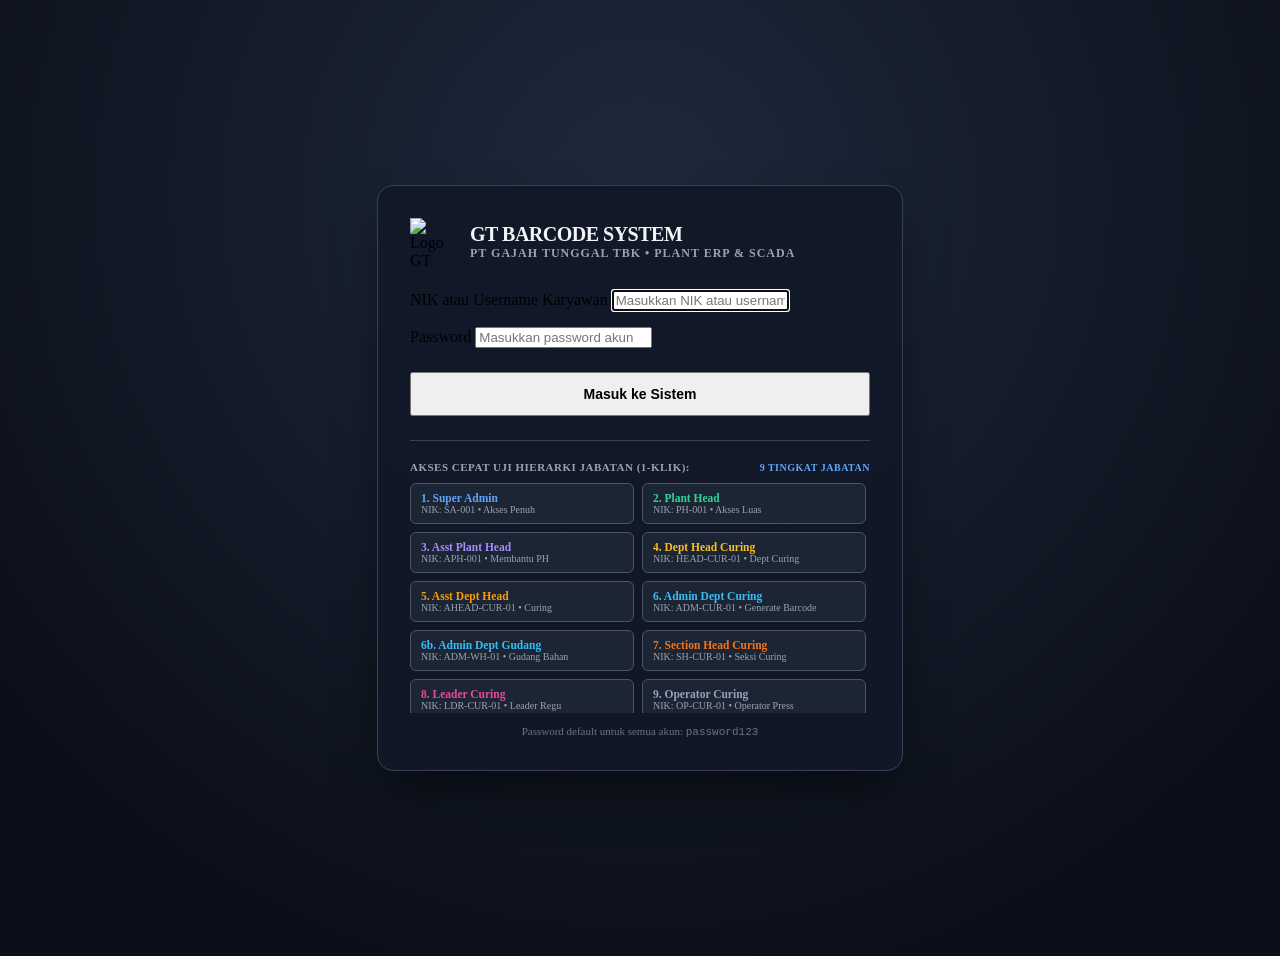
==== mobile/app/src/main/assets/www/login.html @ d712fc35 "Will Try the Mobile App" ====
<!DOCTYPE html>
<html lang="id">
<head>
    <meta charset="UTF-8">
    <meta name="viewport" content="width=device-width, initial-scale=1.0, maximum-scale=1.0, user-scalable=no">
    <title>Login - GT Barcode System (ERP & SCADA)</title>
    <!-- Favicon / Tab Logo -->
    <link rel="icon" type="image/png" href="assets/img/Logo_Aplikasi.png">
    <link rel="shortcut icon" type="image/png" href="assets/img/Logo_Aplikasi.png">
    <link rel="apple-touch-icon" href="assets/img/Logo_Aplikasi.png">

    <link rel="preconnect" href="https://fonts.googleapis.com">
    <link rel="preconnect" href="https://fonts.gstatic.com" crossorigin>
    <link href="https://fonts.googleapis.com/css2?family=Inter:wght@400;500;600;700;800&display=swap" rel="stylesheet">
    <link rel="stylesheet" href="assets/css/style.css">
    <style>
        body {
            display: flex;
            align-items: center;
            justify-content: center;
            min-height: 100vh;
            background: radial-gradient(circle at 50% 20%, #1e293b 0%, #0b0f19 80%);
            padding: 20px;
        }
        .login-box {
            width: 100%;
            max-width: 460px;
            background: rgba(17, 24, 39, 0.95);
            border: 1px solid #374151;
            border-radius: 16px;
            padding: 32px;
            box-shadow: 0 25px 50px -12px rgba(0, 0, 0, 0.6);
        }
        .login-logo {
            display: flex;
            align-items: center;
            gap: 12px;
            margin-bottom: 24px;
        }
        .login-title {
            font-size: 20px;
            font-weight: 800;
            color: #f3f4f6;
            letter-spacing: -0.5px;
        }
        .login-subtitle {
            font-size: 12px;
            color: #9ca3af;
            text-transform: uppercase;
            letter-spacing: 1px;
            font-weight: 600;
        }
        .quick-accounts {
            margin-top: 24px;
            padding-top: 20px;
            border-top: 1px solid #374151;
        }
        .quick-accounts-title {
            font-size: 11px;
            text-transform: uppercase;
            letter-spacing: 0.5px;
            color: #9ca3af;
            font-weight: 700;
            margin-bottom: 10px;
        }
        .quick-btn-grid {
            display: grid;
            grid-template-columns: repeat(2, 1fr);
            gap: 8px;
        }
        .quick-btn {
            background: rgba(31, 41, 55, 0.8);
            border: 1px solid #4b5563;
            color: #e5e7eb;
            padding: 8px 10px;
            border-radius: 6px;
            font-size: 11.5px;
            cursor: pointer;
            text-align: left;
            text-decoration: none;
            display: block;
            transition: all 0.2s;
        }
        .quick-btn:hover {
            border-color: #3b82f6;
            background: rgba(59, 130, 246, 0.15);
            color: #60a5fa;
        }
        .quick-btn-role {
            font-size: 10px;
            color: #9ca3af;
            display: block;
        }
    </style>
</head>
<body>

<div class="login-box">
    <!-- Identitas Perusahaan -->
    <div class="login-logo">
        <img src="assets/img/Gajah_Tunggal.png" width="48" height="48" alt="Logo GT">
        <div>
            <div class="login-title">GT BARCODE SYSTEM</div>
            <div class="login-subtitle">PT Gajah Tunggal Tbk &bull; Plant ERP & SCADA</div>
        </div>
    </div>

    <!-- Tampilan Pesan Kesalahan jika login gagal -->
    
    <!-- Formulir Input Username / NIK dan Password -->
    <form method="POST" action="login.php">
        <div class="form-group" style="margin-bottom: 16px;">
            <label class="form-label required">NIK atau Username Karyawan</label>
            <input type="text" name="username" class="form-input" placeholder="Masukkan NIK atau username" required autofocus>
        </div>

        <div class="form-group" style="margin-bottom: 24px;">
            <label class="form-label required">Password</label>
            <input type="password" name="password" class="form-input" placeholder="Masukkan password akun" required>
        </div>

        <button type="submit" class="btn btn-primary" style="width: 100%; padding: 12px; font-size: 14px; font-weight: 700;">
            Masuk ke Sistem
        </button>
    </form>

    <!-- Pilihan Akun Masuk Cepat untuk Pengujian / Demo -->
    <div class="quick-accounts">
        <div class="quick-accounts-title" style="display: flex; justify-content: space-between; align-items: center;">
            <span>Akses Cepat Uji Hierarki Jabatan (1-Klik):</span>
            <span style="color: #60a5fa; font-size: 10px;">9 Tingkat Jabatan</span>
        </div>
        <div class="quick-btn-grid" style="grid-template-columns: repeat(2, 1fr); max-height: 230px; overflow-y: auto; padding-right: 4px;">
            <a href="#" onclick="handleOfflineQuickLogin('SA-001'); return false;" class="quick-btn">
                <strong style="color: #60a5fa;">1. Super Admin</strong>
                <span class="quick-btn-role">NIK: SA-001 &bull; Akses Penuh</span>
            </a>
            <a href="#" onclick="handleOfflineQuickLogin('PH-001'); return false;" class="quick-btn">
                <strong style="color: #34d399;">2. Plant Head</strong>
                <span class="quick-btn-role">NIK: PH-001 &bull; Akses Luas</span>
            </a>
            <a href="#" onclick="handleOfflineQuickLogin('APH-001'); return false;" class="quick-btn">
                <strong style="color: #a78bfa;">3. Asst Plant Head</strong>
                <span class="quick-btn-role">NIK: APH-001 &bull; Membantu PH</span>
            </a>
            <a href="#" onclick="handleOfflineQuickLogin('HEAD-CUR-01'); return false;" class="quick-btn">
                <strong style="color: #fbbf24;">4. Dept Head Curing</strong>
                <span class="quick-btn-role">NIK: HEAD-CUR-01 &bull; Dept Curing</span>
            </a>
            <a href="#" onclick="handleOfflineQuickLogin('AHEAD-CUR-01'); return false;" class="quick-btn">
                <strong style="color: #f59e0b;">5. Asst Dept Head</strong>
                <span class="quick-btn-role">NIK: AHEAD-CUR-01 &bull; Curing</span>
            </a>
            <a href="#" onclick="handleOfflineQuickLogin('ADM-CUR-01'); return false;" class="quick-btn">
                <strong style="color: #38bdf8;">6. Admin Dept Curing</strong>
                <span class="quick-btn-role">NIK: ADM-CUR-01 &bull; Generate Barcode</span>
            </a>
            <a href="#" onclick="handleOfflineQuickLogin('ADM-WH-01'); return false;" class="quick-btn">
                <strong style="color: #38bdf8;">6b. Admin Dept Gudang</strong>
                <span class="quick-btn-role">NIK: ADM-WH-01 &bull; Gudang Bahan</span>
            </a>
            <a href="#" onclick="handleOfflineQuickLogin('SH-CUR-01'); return false;" class="quick-btn">
                <strong style="color: #f97316;">7. Section Head Curing</strong>
                <span class="quick-btn-role">NIK: SH-CUR-01 &bull; Seksi Curing</span>
            </a>
            <a href="#" onclick="handleOfflineQuickLogin('LDR-CUR-01'); return false;" class="quick-btn">
                <strong style="color: #ec4899;">8. Leader Curing</strong>
                <span class="quick-btn-role">NIK: LDR-CUR-01 &bull; Leader Regu</span>
            </a>
            <a href="#" onclick="handleOfflineQuickLogin('OP-CUR-01'); return false;" class="quick-btn">
                <strong style="color: #94a3b8;">9. Operator Curing</strong>
                <span class="quick-btn-role">NIK: OP-CUR-01 &bull; Operator Press</span>
            </a>
            <a href="#" onclick="handleOfflineQuickLogin('OP-CUR-04'); return false;" class="quick-btn">
                <strong style="color: #94a3b8;">9b. Operator Repair</strong>
                <span class="quick-btn-role">NIK: OP-CUR-04 &bull; Operator Repair</span>
            </a>
        </div>
        <div style="font-size: 11px; color: #6b7280; margin-top: 12px; text-align: center;">
            Password default untuk semua akun: <code>password123</code>
        </div>
    </div>
</div>


    <script>
    function handleOfflineQuickLogin(nik) {
        if (window.AndroidPDT) {
            window.AndroidPDT.showToast('Mode Offline: Membuka antarmuka peran ' + nik);
        }
        // Direct to offline PDT operator screen
        window.location.href = 'index.html';
    }
    </script>
    </body>
</html>
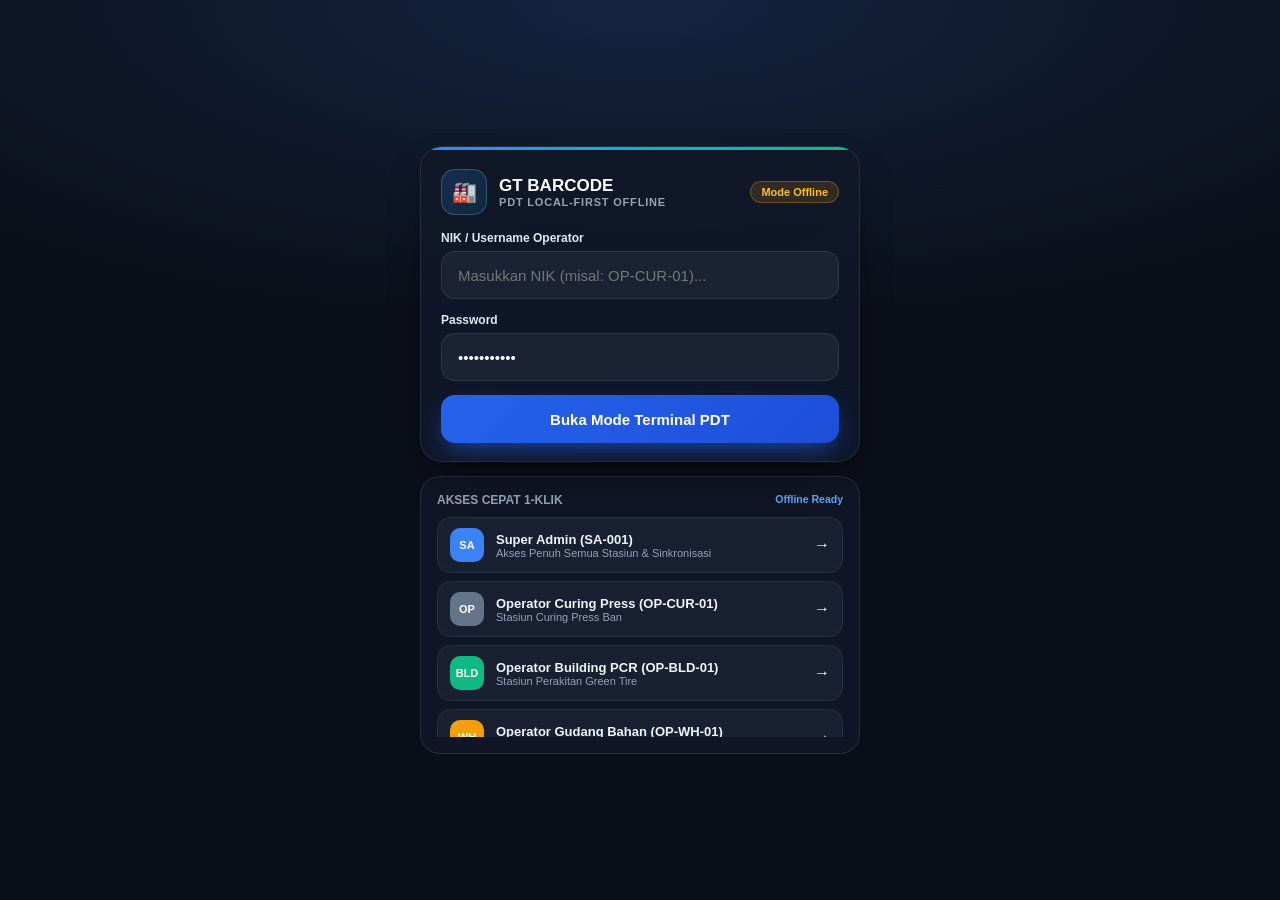
==== commit 5540f864: "feat(mobile): revamp mobile app UI/UX with 5-tab bottom navbar, center scan action, sync desk widget" ====
--- a/mobile/app/src/main/assets/www/login.html
+++ b/mobile/app/src/main/assets/www/login.html
@@ -2,195 +2,183 @@
 <html lang="id">
 <head>
     <meta charset="UTF-8">
-    <meta name="viewport" content="width=device-width, initial-scale=1.0, maximum-scale=1.0, user-scalable=no">
-    <title>Login - GT Barcode System (ERP & SCADA)</title>
-    <!-- Favicon / Tab Logo -->
-    <link rel="icon" type="image/png" href="assets/img/Logo_Aplikasi.png">
-    <link rel="shortcut icon" type="image/png" href="assets/img/Logo_Aplikasi.png">
-    <link rel="apple-touch-icon" href="assets/img/Logo_Aplikasi.png">
-
-    <link rel="preconnect" href="https://fonts.googleapis.com">
-    <link rel="preconnect" href="https://fonts.gstatic.com" crossorigin>
-    <link href="https://fonts.googleapis.com/css2?family=Inter:wght@400;500;600;700;800&display=swap" rel="stylesheet">
-    <link rel="stylesheet" href="assets/css/style.css">
+    <meta name="viewport" content="width=device-width, initial-scale=1.0, maximum-scale=1.0, user-scalable=no, viewport-fit=cover">
+    <title>Login - GT Barcode System (PDT Offline Edition)</title>
+    <link rel="stylesheet" href="style.css">
+    <link rel="stylesheet" href="mobile.css">
     <style>
+        :root {
+            --app-bg: #0b0f19;
+            --app-card: #111827;
+            --app-input: #1a2233;
+            --app-border: rgba(148, 163, 184, 0.16);
+            --app-text: #f9fafb;
+            --app-text-muted: #9ca3af;
+            --app-accent: #3b82f6;
+        }
+        * { box-sizing: border-box; margin: 0; padding: 0; font-family: -apple-system, BlinkMacSystemFont, "Segoe UI", Roboto, sans-serif; -webkit-tap-highlight-color: transparent; }
         body {
+            min-height: 100vh;
+            background: radial-gradient(120% 60% at 50% 0%, rgba(59, 130, 246, 0.18) 0%, transparent 60%), var(--app-bg);
+            color: var(--app-text);
             display: flex;
             align-items: center;
             justify-content: center;
-            min-height: 100vh;
-            background: radial-gradient(circle at 50% 20%, #1e293b 0%, #0b0f19 80%);
-            padding: 20px;
+            padding: 16px;
         }
-        .login-box {
-            width: 100%;
-            max-width: 460px;
-            background: rgba(17, 24, 39, 0.95);
-            border: 1px solid #374151;
-            border-radius: 16px;
-            padding: 32px;
-            box-shadow: 0 25px 50px -12px rgba(0, 0, 0, 0.6);
+        .m-login-wrapper { width: 100%; max-width: 440px; display: flex; flex-direction: column; gap: 14px; }
+        .m-brand-card {
+            background: linear-gradient(145deg, rgba(17, 24, 39, 0.95), rgba(15, 23, 42, 0.95));
+            border: 1px solid var(--app-border);
+            border-radius: 22px;
+            padding: 22px 20px 18px;
+            box-shadow: 0 20px 40px -15px rgba(0, 0, 0, 0.6);
+            position: relative;
+            overflow: hidden;
         }
-        .login-logo {
-            display: flex;
-            align-items: center;
-            gap: 12px;
-            margin-bottom: 24px;
+        .m-brand-card::after { content: ''; position: absolute; top: 0; left: 0; right: 0; height: 3px; background: linear-gradient(90deg, #3b82f6, #06b6d4, #10b981); }
+        .m-brand-header { display: flex; align-items: center; justify-content: space-between; gap: 12px; margin-bottom: 16px; }
+        .m-brand-logo-wrap { display: flex; align-items: center; gap: 12px; }
+        .m-logo-box {
+            width: 46px; height: 46px; border-radius: 14px;
+            background: linear-gradient(135deg, rgba(59, 130, 246, 0.2), rgba(6, 182, 212, 0.12));
+            border: 1px solid rgba(96, 165, 250, 0.35);
+            display: grid; place-items: center; font-size: 20px;
         }
-        .login-title {
-            font-size: 20px;
-            font-weight: 800;
-            color: #f3f4f6;
-            letter-spacing: -0.5px;
+        .m-brand-info h1 { font-size: 17px; font-weight: 800; color: #ffffff; }
+        .m-brand-info p { font-size: 11px; font-weight: 600; color: var(--app-text-muted); text-transform: uppercase; letter-spacing: 0.8px; }
+        .m-shift-pill {
+            display: inline-flex; align-items: center; gap: 6px; padding: 4px 10px; border-radius: 999px;
+            font-size: 11px; font-weight: 700; background: rgba(245, 158, 11, 0.15); color: #fbbf24; border: 1px solid rgba(245, 158, 11, 0.3);
         }
-        .login-subtitle {
-            font-size: 12px;
-            color: #9ca3af;
-            text-transform: uppercase;
-            letter-spacing: 1px;
-            font-weight: 600;
+        .m-input-group { margin-bottom: 14px; }
+        .m-input-label { display: block; font-size: 12px; font-weight: 700; color: #e2e8f0; margin-bottom: 6px; }
+        .m-input-box { position: relative; display: flex; align-items: center; }
+        .m-input-field {
+            width: 100%; height: 48px; background: var(--app-input); border: 1px solid var(--app-border);
+            border-radius: 14px; padding: 0 16px; font-size: 15px; color: #ffffff; font-weight: 500; outline: none;
         }
-        .quick-accounts {
-            margin-top: 24px;
-            padding-top: 20px;
-            border-top: 1px solid #374151;
+        .m-btn-login {
+            width: 100%; height: 48px; border-radius: 14px; border: none;
+            background: linear-gradient(135deg, #2563eb, #1d4ed8);
+            color: #ffffff; font-size: 15px; font-weight: 700; display: flex; align-items: center; justify-content: center; gap: 8px; cursor: pointer;
+            box-shadow: 0 10px 24px -6px rgba(37, 99, 235, 0.65);
         }
-        .quick-accounts-title {
-            font-size: 11px;
-            text-transform: uppercase;
-            letter-spacing: 0.5px;
-            color: #9ca3af;
-            font-weight: 700;
-            margin-bottom: 10px;
+        .m-quick-card {
+            background: rgba(17, 24, 39, 0.9); border: 1px solid var(--app-border); border-radius: 20px; padding: 16px;
         }
-        .quick-btn-grid {
-            display: grid;
-            grid-template-columns: repeat(2, 1fr);
-            gap: 8px;
+        .m-quick-filter { display: flex; gap: 6px; overflow-x: auto; padding-bottom: 8px; }
+        .m-filter-btn {
+            background: rgba(30, 41, 59, 0.8); border: 1px solid var(--app-border); color: #94a3b8;
+            padding: 5px 12px; border-radius: 999px; font-size: 11px; font-weight: 700; cursor: pointer; white-space: nowrap;
         }
-        .quick-btn {
-            background: rgba(31, 41, 55, 0.8);
-            border: 1px solid #4b5563;
-            color: #e5e7eb;
-            padding: 8px 10px;
-            border-radius: 6px;
-            font-size: 11.5px;
-            cursor: pointer;
-            text-align: left;
-            text-decoration: none;
-            display: block;
-            transition: all 0.2s;
+        .m-filter-btn.active { background: #2563eb; color: #ffffff; }
+        .m-quick-list { display: flex; flex-direction: column; gap: 8px; max-height: 220px; overflow-y: auto; }
+        .m-account-item {
+            display: flex; align-items: center; gap: 12px; padding: 10px 12px;
+            background: rgba(30, 41, 59, 0.6); border: 1px solid rgba(148, 163, 184, 0.1); border-radius: 14px;
+            text-decoration: none; color: var(--app-text); cursor: pointer;
         }
-        .quick-btn:hover {
-            border-color: #3b82f6;
-            background: rgba(59, 130, 246, 0.15);
-            color: #60a5fa;
+        .m-acc-badge {
+            width: 34px; height: 34px; border-radius: 10px; display: grid; place-items: center;
+            font-size: 11px; font-weight: 800; color: #ffffff; flex-shrink: 0;
         }
-        .quick-btn-role {
-            font-size: 10px;
-            color: #9ca3af;
-            display: block;
-        }
+        .m-acc-name { font-size: 13px; font-weight: 700; color: #f1f5f9; }
+        .m-acc-desc { font-size: 11px; color: #94a3b8; }
     </style>
 </head>
 <body>
+<div class="m-login-wrapper">
+    <div class="m-brand-card">
+        <div class="m-brand-header">
+            <div class="m-brand-logo-wrap">
+                <div class="m-logo-box">🏭</div>
+                <div class="m-brand-info">
+                    <h1>GT BARCODE</h1>
+                    <p>PDT Local-First Offline</p>
+                </div>
+            </div>
+            <div class="m-shift-pill">
+                <span>Mode Offline</span>
+            </div>
+        </div>
 
-<div class="login-box">
-    <!-- Identitas Perusahaan -->
-    <div class="login-logo">
-        <img src="assets/img/Gajah_Tunggal.png" width="48" height="48" alt="Logo GT">
-        <div>
-            <div class="login-title">GT BARCODE SYSTEM</div>
-            <div class="login-subtitle">PT Gajah Tunggal Tbk &bull; Plant ERP & SCADA</div>
-        </div>
+        <form onsubmit="handleOfflineLogin(event)">
+            <div class="m-input-group">
+                <label class="m-input-label">NIK / Username Operator</label>
+                <div class="m-input-box">
+                    <input type="text" id="inpUsername" class="m-input-field" placeholder="Masukkan NIK (misal: OP-CUR-01)..." required autofocus>
+                </div>
+            </div>
+            <div class="m-input-group">
+                <label class="m-input-label">Password</label>
+                <div class="m-input-box">
+                    <input type="password" id="inpPassword" class="m-input-field" value="password123" required>
+                </div>
+            </div>
+            <button type="submit" class="m-btn-login">
+                <span>Buka Mode Terminal PDT</span>
+            </button>
+        </form>
     </div>
 
-    <!-- Tampilan Pesan Kesalahan jika login gagal -->
-    
-    <!-- Formulir Input Username / NIK dan Password -->
-    <form method="POST" action="login.php">
-        <div class="form-group" style="margin-bottom: 16px;">
-            <label class="form-label required">NIK atau Username Karyawan</label>
-            <input type="text" name="username" class="form-input" placeholder="Masukkan NIK atau username" required autofocus>
+    <div class="m-quick-card">
+        <div style="display: flex; justify-content: space-between; margin-bottom: 10px;">
+            <span style="font-size: 12px; font-weight: 800; text-transform: uppercase; color: #94a3b8;">Akses Cepat 1-Klik</span>
+            <span style="font-size: 10.5px; color: #60a5fa; font-weight: 700;">Offline Ready</span>
         </div>
-
-        <div class="form-group" style="margin-bottom: 24px;">
-            <label class="form-label required">Password</label>
-            <input type="password" name="password" class="form-input" placeholder="Masukkan password akun" required>
-        </div>
-
-        <button type="submit" class="btn btn-primary" style="width: 100%; padding: 12px; font-size: 14px; font-weight: 700;">
-            Masuk ke Sistem
-        </button>
-    </form>
-
-    <!-- Pilihan Akun Masuk Cepat untuk Pengujian / Demo -->
-    <div class="quick-accounts">
-        <div class="quick-accounts-title" style="display: flex; justify-content: space-between; align-items: center;">
-            <span>Akses Cepat Uji Hierarki Jabatan (1-Klik):</span>
-            <span style="color: #60a5fa; font-size: 10px;">9 Tingkat Jabatan</span>
-        </div>
-        <div class="quick-btn-grid" style="grid-template-columns: repeat(2, 1fr); max-height: 230px; overflow-y: auto; padding-right: 4px;">
-            <a href="#" onclick="handleOfflineQuickLogin('SA-001'); return false;" class="quick-btn">
-                <strong style="color: #60a5fa;">1. Super Admin</strong>
-                <span class="quick-btn-role">NIK: SA-001 &bull; Akses Penuh</span>
-            </a>
-            <a href="#" onclick="handleOfflineQuickLogin('PH-001'); return false;" class="quick-btn">
-                <strong style="color: #34d399;">2. Plant Head</strong>
-                <span class="quick-btn-role">NIK: PH-001 &bull; Akses Luas</span>
-            </a>
-            <a href="#" onclick="handleOfflineQuickLogin('APH-001'); return false;" class="quick-btn">
-                <strong style="color: #a78bfa;">3. Asst Plant Head</strong>
-                <span class="quick-btn-role">NIK: APH-001 &bull; Membantu PH</span>
-            </a>
-            <a href="#" onclick="handleOfflineQuickLogin('HEAD-CUR-01'); return false;" class="quick-btn">
-                <strong style="color: #fbbf24;">4. Dept Head Curing</strong>
-                <span class="quick-btn-role">NIK: HEAD-CUR-01 &bull; Dept Curing</span>
-            </a>
-            <a href="#" onclick="handleOfflineQuickLogin('AHEAD-CUR-01'); return false;" class="quick-btn">
-                <strong style="color: #f59e0b;">5. Asst Dept Head</strong>
-                <span class="quick-btn-role">NIK: AHEAD-CUR-01 &bull; Curing</span>
-            </a>
-            <a href="#" onclick="handleOfflineQuickLogin('ADM-CUR-01'); return false;" class="quick-btn">
-                <strong style="color: #38bdf8;">6. Admin Dept Curing</strong>
-                <span class="quick-btn-role">NIK: ADM-CUR-01 &bull; Generate Barcode</span>
-            </a>
-            <a href="#" onclick="handleOfflineQuickLogin('ADM-WH-01'); return false;" class="quick-btn">
-                <strong style="color: #38bdf8;">6b. Admin Dept Gudang</strong>
-                <span class="quick-btn-role">NIK: ADM-WH-01 &bull; Gudang Bahan</span>
-            </a>
-            <a href="#" onclick="handleOfflineQuickLogin('SH-CUR-01'); return false;" class="quick-btn">
-                <strong style="color: #f97316;">7. Section Head Curing</strong>
-                <span class="quick-btn-role">NIK: SH-CUR-01 &bull; Seksi Curing</span>
-            </a>
-            <a href="#" onclick="handleOfflineQuickLogin('LDR-CUR-01'); return false;" class="quick-btn">
-                <strong style="color: #ec4899;">8. Leader Curing</strong>
-                <span class="quick-btn-role">NIK: LDR-CUR-01 &bull; Leader Regu</span>
-            </a>
-            <a href="#" onclick="handleOfflineQuickLogin('OP-CUR-01'); return false;" class="quick-btn">
-                <strong style="color: #94a3b8;">9. Operator Curing</strong>
-                <span class="quick-btn-role">NIK: OP-CUR-01 &bull; Operator Press</span>
-            </a>
-            <a href="#" onclick="handleOfflineQuickLogin('OP-CUR-04'); return false;" class="quick-btn">
-                <strong style="color: #94a3b8;">9b. Operator Repair</strong>
-                <span class="quick-btn-role">NIK: OP-CUR-04 &bull; Operator Repair</span>
-            </a>
-        </div>
-        <div style="font-size: 11px; color: #6b7280; margin-top: 12px; text-align: center;">
-            Password default untuk semua akun: <code>password123</code>
+        <div class="m-quick-list">
+            <div class="m-account-item" onclick="quickSelect('SA-001', 'Super Admin')">
+                <div class="m-acc-badge" style="background: #3b82f6;">SA</div>
+                <div style="flex:1;">
+                    <div class="m-acc-name">Super Admin (SA-001)</div>
+                    <div class="m-acc-desc">Akses Penuh Semua Stasiun & Sinkronisasi</div>
+                </div>
+                <span>&rarr;</span>
+            </div>
+            <div class="m-account-item" onclick="quickSelect('OP-CUR-01', 'Operator Curing')">
+                <div class="m-acc-badge" style="background: #64748b;">OP</div>
+                <div style="flex:1;">
+                    <div class="m-acc-name">Operator Curing Press (OP-CUR-01)</div>
+                    <div class="m-acc-desc">Stasiun Curing Press Ban</div>
+                </div>
+                <span>&rarr;</span>
+            </div>
+            <div class="m-account-item" onclick="quickSelect('OP-BLD-01', 'Operator Building')">
+                <div class="m-acc-badge" style="background: #10b981;">BLD</div>
+                <div style="flex:1;">
+                    <div class="m-acc-name">Operator Building PCR (OP-BLD-01)</div>
+                    <div class="m-acc-desc">Stasiun Perakitan Green Tire</div>
+                </div>
+                <span>&rarr;</span>
+            </div>
+            <div class="m-account-item" onclick="quickSelect('OP-WH-01', 'Operator Gudang')">
+                <div class="m-acc-badge" style="background: #f59e0b;">WH</div>
+                <div style="flex:1;">
+                    <div class="m-acc-name">Operator Gudang Bahan (OP-WH-01)</div>
+                    <div class="m-acc-desc">Stasiun Penerima & Pengirim Rak</div>
+                </div>
+                <span>&rarr;</span>
+            </div>
         </div>
     </div>
 </div>
 
+<script>
+function handleOfflineLogin(e) {
+    if (e) e.preventDefault();
+    const u = document.getElementById('inpUsername').value.trim() || 'OP-CUR-01';
+    localStorage.setItem('gtbs_offline_user', u);
+    if (window.AndroidPDT && typeof window.AndroidPDT.showToast === 'function') {
+        window.AndroidPDT.showToast('Masuk sebagai ' + u);
+    }
+    window.location.href = 'index.html';
+}
 
-    <script>
-    function handleOfflineQuickLogin(nik) {
-        if (window.AndroidPDT) {
-            window.AndroidPDT.showToast('Mode Offline: Membuka antarmuka peran ' + nik);
-        }
-        // Direct to offline PDT operator screen
-        window.location.href = 'index.html';
-    }
-    </script>
-    </body>
-</html>+function quickSelect(nik, role) {
+    document.getElementById('inpUsername').value = nik;
+    handleOfflineLogin();
+}
+</script>
+</body>
+</html>
--- a/mobile/app/src/main/assets/www/style.css
+++ b/mobile/app/src/main/assets/www/style.css
@@ -0,0 +1,956 @@
+/* ==========================================================================
+   GTBS - Gajah Tunggal Barcode System (ERP + SCADA)
+   Modern Premium Dark/Light Responsive UI
+   ========================================================================== */
+
+:root {
+    --bg-primary: #0b0f19;
+    --bg-secondary: #111827;
+    --bg-card: rgba(17, 24, 39, 0.85);
+    --bg-input: #1f2937;
+    --border-color: #374151;
+    --text-primary: #f9fafb;
+    --text-secondary: #9ca3af;
+    --text-muted: #6b7280;
+    
+    --color-accent: #3b82f6;
+    --color-accent-hover: #2563eb;
+    --color-success: #10b981;
+    --color-warning: #f59e0b;
+    --color-danger: #ef4444;
+    --color-info: #06b6d4;
+
+    --sidebar-width: 260px;
+    --header-height: 64px;
+    --radius-sm: 6px;
+    --radius-md: 10px;
+    --radius-lg: 14px;
+    --shadow-main: 0 10px 25px -5px rgba(0, 0, 0, 0.4), 0 8px 10px -6px rgba(0, 0, 0, 0.3);
+}
+
+[data-theme="light"] {
+    --bg-primary: #f3f4f6;
+    --bg-secondary: #ffffff;
+    --bg-card: rgba(255, 255, 255, 0.95);
+    --bg-input: #f9fafb;
+    --border-color: #e5e7eb;
+    --text-primary: #111827;
+    --text-secondary: #4b5563;
+    --text-muted: #9ca3af;
+    --shadow-main: 0 10px 25px -5px rgba(0, 0, 0, 0.08), 0 8px 10px -6px rgba(0, 0, 0, 0.04);
+}
+
+* {
+    margin: 0;
+    padding: 0;
+    box-sizing: border-box;
+    font-family: 'Inter', -apple-system, BlinkMacSystemFont, "Segoe UI", Roboto, sans-serif;
+}
+
+body {
+    background-color: var(--bg-primary);
+    color: var(--text-primary);
+    min-height: 100vh;
+    display: flex;
+    overflow-x: hidden;
+}
+
+/* Sidebar */
+.sidebar {
+    width: var(--sidebar-width);
+    background: var(--bg-secondary);
+    border-right: 1px solid var(--border-color);
+    display: flex;
+    flex-direction: column;
+    position: fixed;
+    top: 0;
+    bottom: 0;
+    left: 0;
+    z-index: 100;
+    transition: transform 0.3s ease;
+}
+
+.sidebar-header {
+    height: var(--header-height);
+    display: flex;
+    align-items: center;
+    padding: 0 20px;
+    gap: 12px;
+    border-bottom: 1px solid var(--border-color);
+}
+
+.sidebar-logo {
+    width: 38px;
+    height: 38px;
+    background: linear-gradient(135deg, #2563eb, #1d4ed8);
+    border-radius: var(--radius-md);
+    display: flex;
+    align-items: center;
+    justify-content: center;
+    color: #fff;
+    font-weight: 800;
+    font-size: 18px;
+    box-shadow: 0 4px 12px rgba(37, 99, 235, 0.4);
+}
+
+.sidebar-title {
+    font-size: 17px;
+    font-weight: 700;
+    color: var(--text-primary);
+    letter-spacing: -0.3px;
+}
+
+.sidebar-subtitle {
+    font-size: 11px;
+    color: var(--text-secondary);
+    font-weight: 500;
+}
+
+.sidebar-nav {
+    flex: 1;
+    overflow-y: auto;
+    padding: 16px 12px;
+    display: flex;
+    flex-direction: column;
+    gap: 4px;
+}
+
+.nav-section-title {
+    font-size: 11px;
+    text-transform: uppercase;
+    font-weight: 700;
+    letter-spacing: 0.8px;
+    color: var(--text-muted);
+    padding: 12px 12px 6px 12px;
+}
+
+.nav-item {
+    display: flex;
+    align-items: center;
+    gap: 12px;
+    padding: 10px 14px;
+    color: var(--text-secondary);
+    text-decoration: none;
+    font-size: 13.5px;
+    font-weight: 500;
+    border-radius: var(--radius-sm);
+    transition: all 0.2s ease;
+}
+
+.nav-item:hover {
+    background: rgba(59, 130, 246, 0.1);
+    color: var(--color-accent);
+}
+
+.nav-item.active {
+    background: var(--color-accent);
+    color: #ffffff;
+    font-weight: 600;
+    box-shadow: 0 4px 12px rgba(59, 130, 246, 0.35);
+}
+
+.nav-item svg {
+    width: 18px;
+    height: 18px;
+    flex-shrink: 0;
+}
+
+.sidebar-footer {
+    padding: 16px;
+    border-top: 1px solid var(--border-color);
+    background: rgba(0,0,0,0.05);
+}
+
+.user-badge {
+    display: flex;
+    align-items: center;
+    gap: 10px;
+}
+
+.user-avatar {
+    width: 36px;
+    height: 36px;
+    border-radius: 50%;
+    background: linear-gradient(135deg, #10b981, #059669);
+    display: flex;
+    align-items: center;
+    justify-content: center;
+    color: white;
+    font-weight: 700;
+    font-size: 14px;
+}
+
+.user-meta {
+    flex: 1;
+    overflow: hidden;
+}
+
+.user-name {
+    font-size: 13px;
+    font-weight: 600;
+    white-space: nowrap;
+    overflow: hidden;
+    text-overflow: ellipsis;
+}
+
+.user-role {
+    font-size: 11px;
+    color: var(--color-accent);
+    text-transform: capitalize;
+}
+
+/* Main Content Area */
+.main-wrapper {
+    flex: 1;
+    margin-left: var(--sidebar-width);
+    display: flex;
+    flex-direction: column;
+    min-height: 100vh;
+    width: calc(100% - var(--sidebar-width));
+}
+
+.header {
+    min-height: var(--header-height);
+    background: var(--bg-secondary);
+    border-bottom: 1px solid var(--border-color);
+    display: flex;
+    align-items: center;
+    justify-content: space-between;
+    padding: 0 20px;
+    position: sticky;
+    top: 0;
+    z-index: 90;
+    gap: 12px;
+}
+
+.header-left {
+    display: flex;
+    align-items: center;
+    gap: 12px;
+    min-width: 0;
+    flex: 1;
+}
+
+.header-heading-group {
+    display: flex;
+    align-items: center;
+    gap: 10px;
+    min-width: 0;
+    flex-wrap: wrap;
+}
+
+.mobile-toggle {
+    display: none;
+    background: transparent;
+    border: none;
+    color: var(--text-primary);
+    cursor: pointer;
+    padding: 6px;
+    flex-shrink: 0;
+}
+
+.page-title {
+    font-size: clamp(14px, 1.8vw, 18px);
+    font-weight: 700;
+    color: var(--text-primary);
+    white-space: nowrap;
+    overflow: hidden;
+    text-overflow: ellipsis;
+    max-width: 320px;
+}
+
+.shift-pill {
+    display: inline-flex;
+    align-items: center;
+    gap: 6px;
+    background: rgba(59, 130, 246, 0.12);
+    border: 1px solid rgba(59, 130, 246, 0.28);
+    color: #60a5fa;
+    padding: 4px 10px;
+    border-radius: 999px;
+    font-size: 11.5px;
+    font-weight: 600;
+    white-space: nowrap;
+    flex-shrink: 0;
+}
+
+.shift-pulse-dot {
+    width: 6px;
+    height: 6px;
+    border-radius: 50%;
+    background: #10b981;
+    box-shadow: 0 0 6px #10b981;
+    animation: pulseDot 2s infinite;
+}
+
+@keyframes pulseDot {
+    0% { opacity: 0.4; }
+    50% { opacity: 1; transform: scale(1.2); }
+    100% { opacity: 0.4; }
+}
+
+.shift-hours {
+    font-size: 10.5px;
+    opacity: 0.85;
+    font-weight: 500;
+}
+
+.header-right {
+    display: flex;
+    align-items: center;
+    gap: 8px;
+    flex-shrink: 0;
+}
+
+.live-clock-badge {
+    display: inline-flex;
+    align-items: center;
+    gap: 6px;
+    background: rgba(255, 255, 255, 0.04);
+    border: 1px solid var(--border-color);
+    padding: 6px 10px;
+    border-radius: var(--radius-sm);
+    font-size: 12px;
+    font-weight: 600;
+    color: var(--text-secondary);
+    white-space: nowrap;
+}
+
+.clock-svg {
+    color: var(--color-accent);
+}
+
+.clock-tz {
+    font-size: 10px;
+    color: var(--text-muted);
+    font-weight: 500;
+}
+
+.header-btn {
+    background: var(--bg-input);
+    border: 1px solid var(--border-color);
+    color: var(--text-primary);
+    padding: 6px 10px;
+    border-radius: var(--radius-sm);
+    font-size: 12.5px;
+    font-weight: 600;
+    cursor: pointer;
+    display: inline-flex;
+    align-items: center;
+    gap: 6px;
+    text-decoration: none;
+    transition: all 0.2s;
+    white-space: nowrap;
+    flex-shrink: 0;
+}
+
+.header-btn:hover {
+    border-color: var(--color-accent);
+    color: var(--color-accent);
+}
+
+.header-btn-icon {
+    padding: 7px;
+}
+
+.btn-sos {
+    background: rgba(239, 68, 68, 0.15);
+    border-color: rgba(239, 68, 68, 0.4);
+    color: #f87171;
+    font-weight: 700;
+}
+
+.btn-sos:hover {
+    background: #ef4444;
+    border-color: #ef4444;
+    color: white;
+}
+
+.btn-logout {
+    background: rgba(239, 68, 68, 0.08);
+    border-color: rgba(239, 68, 68, 0.25);
+    color: #fca5a5;
+}
+
+.btn-logout:hover {
+    background: #dc2626;
+    border-color: #dc2626;
+    color: white;
+}
+
+.content-body {
+    padding: 24px;
+    flex: 1;
+}
+
+/* Common Layout Components */
+.kpi-grid {
+    display: grid;
+    grid-template-columns: repeat(auto-fit, minmax(220px, 1fr));
+    gap: 16px;
+    margin-bottom: 24px;
+}
+
+.kpi-card {
+    background: var(--bg-card);
+    border: 1px solid var(--border-color);
+    border-radius: var(--radius-md);
+    padding: 18px;
+    box-shadow: var(--shadow-main);
+    display: flex;
+    flex-direction: column;
+    gap: 8px;
+    cursor: pointer;
+    transition: transform 0.2s, border-color 0.2s;
+}
+
+.kpi-card:hover, .kpi-card.active {
+    transform: translateY(-2px);
+    border-color: var(--color-accent);
+}
+
+.kpi-title {
+    font-size: 12px;
+    text-transform: uppercase;
+    color: var(--text-secondary);
+    font-weight: 600;
+    letter-spacing: 0.5px;
+}
+
+.kpi-value {
+    font-size: 28px;
+    font-weight: 800;
+    color: var(--text-primary);
+}
+
+.kpi-meta {
+    font-size: 12px;
+    color: var(--text-muted);
+}
+
+.card {
+    background: var(--bg-card);
+    border: 1px solid var(--border-color);
+    border-radius: var(--radius-md);
+    padding: 20px;
+    margin-bottom: 24px;
+    box-shadow: var(--shadow-main);
+}
+
+.card-header {
+    display: flex;
+    align-items: center;
+    justify-content: space-between;
+    margin-bottom: 18px;
+    flex-wrap: wrap;
+    gap: 12px;
+}
+
+.card-title {
+    font-size: 16px;
+    font-weight: 700;
+    color: var(--text-primary);
+    display: flex;
+    align-items: center;
+    gap: 8px;
+}
+
+/* Forms */
+.form-grid {
+    display: grid;
+    grid-template-columns: repeat(auto-fit, minmax(260px, 1fr));
+    gap: 16px;
+    margin-bottom: 16px;
+}
+
+.form-group {
+    display: flex;
+    flex-direction: column;
+    gap: 6px;
+}
+
+.form-label {
+    font-size: 12.5px;
+    font-weight: 600;
+    color: var(--text-secondary);
+}
+
+.form-label.required::after {
+    content: " *";
+    color: var(--color-danger);
+}
+
+.form-input, .form-select, .form-textarea {
+    background: var(--bg-input);
+    border: 1px solid var(--border-color);
+    border-radius: var(--radius-sm);
+    padding: 10px 14px;
+    color: var(--text-primary);
+    font-size: 13.5px;
+    transition: border-color 0.2s, box-shadow 0.2s;
+    width: 100%;
+}
+
+.form-input:focus, .form-select:focus, .form-textarea:focus {
+    outline: none;
+    border-color: var(--color-accent);
+    box-shadow: 0 0 0 3px rgba(59, 130, 246, 0.25);
+}
+
+.form-input[readonly] {
+    opacity: 0.75;
+    cursor: not-allowed;
+    background: rgba(0,0,0,0.1);
+}
+
+/* Buttons */
+.btn {
+    display: inline-flex;
+    align-items: center;
+    justify-content: center;
+    gap: 8px;
+    padding: 10px 18px;
+    border-radius: var(--radius-sm);
+    font-size: 13.5px;
+    font-weight: 600;
+    cursor: pointer;
+    border: none;
+    text-decoration: none;
+    transition: all 0.2s ease;
+}
+
+.btn-primary {
+    background: var(--color-accent);
+    color: white;
+}
+.btn-primary:hover {
+    background: var(--color-accent-hover);
+}
+
+.btn-success {
+    background: var(--color-success);
+    color: white;
+}
+.btn-success:hover {
+    background: #059669;
+}
+
+.btn-danger {
+    background: var(--color-danger);
+    color: white;
+}
+.btn-danger:hover {
+    background: #dc2626;
+}
+
+.btn-secondary {
+    background: var(--bg-input);
+    color: var(--text-primary);
+    border: 1px solid var(--border-color);
+}
+.btn-secondary:hover {
+    background: var(--border-color);
+}
+
+.btn-sm {
+    padding: 6px 10px;
+    font-size: 12px;
+}
+
+/* Tables */
+.table-responsive {
+    width: 100%;
+    overflow-x: auto;
+    border-radius: var(--radius-sm);
+    border: 1px solid var(--border-color);
+}
+
+.table {
+    width: 100%;
+    border-collapse: collapse;
+    font-size: 13px;
+    text-align: left;
+}
+
+.table th {
+    background: rgba(0,0,0,0.2);
+    padding: 12px 14px;
+    color: var(--text-secondary);
+    font-weight: 600;
+    border-bottom: 1px solid var(--border-color);
+    white-space: nowrap;
+}
+
+.table td {
+    padding: 12px 14px;
+    border-bottom: 1px solid var(--border-color);
+    color: var(--text-primary);
+    vertical-align: middle;
+}
+
+.table tbody tr:hover {
+    background: rgba(255, 255, 255, 0.02);
+}
+
+/* Badges */
+.badge {
+    display: inline-flex;
+    align-items: center;
+    padding: 3px 8px;
+    border-radius: 999px;
+    font-size: 11px;
+    font-weight: 700;
+    text-transform: uppercase;
+}
+
+.badge-success {
+    background: rgba(16, 185, 129, 0.15);
+    color: #34d399;
+    border: 1px solid rgba(16, 185, 129, 0.3);
+}
+
+.badge-danger {
+    background: rgba(239, 68, 68, 0.15);
+    color: #f87171;
+    border: 1px solid rgba(239, 68, 68, 0.3);
+}
+
+.badge-warning {
+    background: rgba(245, 158, 11, 0.15);
+    color: #fbbf24;
+    border: 1px solid rgba(245, 158, 11, 0.3);
+}
+
+.badge-info {
+    background: rgba(6, 182, 212, 0.15);
+    color: #38bdf8;
+    border: 1px solid rgba(6, 182, 212, 0.3);
+}
+
+/* Tabs */
+.tabs {
+    display: flex;
+    gap: 8px;
+    border-bottom: 1px solid var(--border-color);
+    margin-bottom: 20px;
+    overflow-x: auto;
+    padding-bottom: 4px;
+}
+
+.tab-btn {
+    background: transparent;
+    border: none;
+    color: var(--text-secondary);
+    font-size: 13.5px;
+    font-weight: 600;
+    padding: 10px 16px;
+    border-radius: var(--radius-sm);
+    cursor: pointer;
+    white-space: nowrap;
+    transition: all 0.2s;
+}
+
+.tab-btn:hover {
+    color: var(--color-accent);
+    background: rgba(59, 130, 246, 0.05);
+}
+
+.tab-btn.active {
+    color: white;
+    background: var(--color-accent);
+}
+
+/* Modal */
+.modal-overlay {
+    position: fixed;
+    top: 0;
+    left: 0;
+    right: 0;
+    bottom: 0;
+    background: rgba(0, 0, 0, 0.7);
+    backdrop-filter: blur(4px);
+    display: none;
+    align-items: center;
+    justify-content: center;
+    z-index: 1000;
+    padding: 16px;
+}
+
+.modal-overlay.open {
+    display: flex;
+}
+
+.modal-dialog {
+    background: var(--bg-secondary);
+    border: 1px solid var(--border-color);
+    border-radius: var(--radius-lg);
+    width: 100%;
+    max-width: 580px;
+    max-height: 90vh;
+    overflow-y: auto;
+    box-shadow: 0 25px 50px -12px rgba(0,0,0,0.5);
+    display: flex;
+    flex-direction: column;
+}
+
+.modal-header {
+    padding: 18px 22px;
+    border-bottom: 1px solid var(--border-color);
+    display: flex;
+    align-items: center;
+    justify-content: space-between;
+}
+
+.modal-title {
+    font-size: 16px;
+    font-weight: 700;
+}
+
+.modal-close {
+    background: transparent;
+    border: none;
+    color: var(--text-secondary);
+    font-size: 20px;
+    cursor: pointer;
+}
+
+.modal-body {
+    padding: 22px;
+}
+
+.modal-footer {
+    padding: 16px 22px;
+    border-top: 1px solid var(--border-color);
+    display: flex;
+    justify-content: flex-end;
+    gap: 10px;
+}
+
+/* Warehouse 300 Racks Grid */
+.rack-grid-container {
+    display: grid;
+    grid-template-columns: repeat(auto-fill, minmax(42px, 1fr));
+    gap: 6px;
+    max-height: 480px;
+    overflow-y: auto;
+    padding: 12px;
+    background: var(--bg-input);
+    border-radius: var(--radius-md);
+    border: 1px solid var(--border-color);
+}
+
+.rack-cell {
+    aspect-ratio: 1;
+    display: flex;
+    flex-direction: column;
+    align-items: center;
+    justify-content: center;
+    border-radius: 4px;
+    font-size: 10px;
+    font-weight: 700;
+    cursor: pointer;
+    transition: transform 0.15s, box-shadow 0.15s;
+    user-select: none;
+}
+
+.rack-cell:hover {
+    transform: scale(1.15);
+    z-index: 5;
+    box-shadow: 0 4px 10px rgba(0,0,0,0.4);
+}
+
+.rack-empty {
+    background: rgba(16, 185, 129, 0.2);
+    border: 1px solid rgba(16, 185, 129, 0.5);
+    color: #34d399;
+}
+
+.rack-occupied {
+    background: rgba(239, 68, 68, 0.25);
+    border: 1px solid rgba(239, 68, 68, 0.6);
+    color: #f87171;
+}
+
+/* Responsive adjustments across all devices (Desktop, Tablet, Mobile) */
+.sidebar-logo img {
+    width: 100%;
+    height: 100%;
+    object-fit: contain;
+    border-radius: inherit;
+    display: block;
+}
+
+@media (max-width: 900px) {
+    .sidebar {
+        transform: translateX(-100%);
+    }
+    .sidebar.open {
+        transform: translateX(0);
+    }
+    .main-wrapper {
+        margin-left: 0;
+        width: 100%;
+    }
+    .mobile-toggle {
+        display: flex;
+        align-items: center;
+        justify-content: center;
+    }
+}
+
+@media (max-width: 768px) {
+    .header {
+        padding: 0 12px;
+        gap: 8px;
+        min-height: 56px;
+    }
+    .header-left {
+        gap: 8px;
+        min-width: 0;
+        flex: 1 1 auto;
+        overflow: hidden;
+    }
+    .page-title {
+        font-size: 14.5px;
+        max-width: 170px;
+        white-space: nowrap;
+        overflow: hidden;
+        text-overflow: ellipsis;
+    }
+    .shift-pill {
+        padding: 3px 8px;
+        font-size: 11px;
+        flex-shrink: 0;
+    }
+    .shift-hours {
+        display: none !important;
+    }
+    .header-right {
+        gap: 6px;
+        flex-shrink: 0;
+    }
+    .btn-sos-text {
+        display: none !important;
+    }
+    .btn-logout-text {
+        display: none !important;
+    }
+    .live-clock-badge {
+        padding: 5px 8px;
+        font-size: 11.5px;
+    }
+}
+
+/* Penyesuaian Khusus Layar Smartphone (360px - 576px) */
+/* Mencegah tabrakan antara jam digital, judul halaman, dan tombol aksi */
+@media (max-width: 576px) {
+    .header {
+        padding: 0 8px;
+        min-height: 52px;
+        height: 52px;
+        gap: 6px;
+        justify-content: space-between;
+    }
+    .header-left {
+        gap: 6px;
+        min-width: 0;
+        flex: 1 1 auto;
+        overflow: hidden;
+    }
+    .mobile-toggle {
+        padding: 4px;
+        width: 32px;
+        height: 32px;
+        flex-shrink: 0;
+    }
+    .page-title {
+        font-size: 13px;
+        font-weight: 700;
+        max-width: 135px;
+        white-space: nowrap;
+        overflow: hidden;
+        text-overflow: ellipsis;
+        flex-shrink: 1;
+    }
+    /* Sembunyikan badge shift di top bar HP agar judul lega (sudah tampil di sidebar & dashboard) */
+    .shift-pill {
+        display: none !important;
+    }
+    
+    .header-right {
+        display: flex;
+        align-items: center;
+        gap: 5px;
+        flex-shrink: 0;
+    }
+    
+    /* Tombol tema disembunyikan di header HP agar tidak memakan tempat (tersedia di sidebar) */
+    #themeToggleBtn {
+        display: none !important;
+    }
+    
+    /* Jam digital super ramping dan jelas tanpa tabrakan */
+    .live-clock-badge {
+        display: inline-flex !important;
+        align-items: center;
+        padding: 4px 7px;
+        font-size: 11px;
+        font-weight: 700;
+        font-family: ui-monospace, SFMono-Regular, Menlo, Monaco, Consolas, "Liberation Mono", "Courier New", monospace;
+        letter-spacing: 0.3px;
+        border-radius: 5px;
+        background: rgba(255, 255, 255, 0.05);
+        color: var(--text-primary);
+        white-space: nowrap;
+        flex-shrink: 0;
+    }
+    .clock-svg {
+        display: none !important;
+    }
+    .clock-tz {
+        display: none !important;
+    }
+    
+    /* Tombol SOS darurat tetap menonjol dan mudah di-tap satu jari */
+    .header-btn {
+        padding: 5px;
+        min-width: 32px;
+        height: 32px;
+        display: flex;
+        align-items: center;
+        justify-content: center;
+        flex-shrink: 0;
+    }
+    .btn-sos {
+        background: rgba(239, 68, 68, 0.25);
+        border: 1px solid #ef4444;
+        color: #f87171;
+    }
+    .btn-sos-text {
+        display: none !important;
+    }
+    .btn-logout {
+        min-width: 32px;
+        height: 32px;
+        padding: 5px;
+    }
+}
+
+/* Layar Ekstra Sempit (<= 360px) */
+@media (max-width: 360px) {
+    .header {
+        padding: 0 6px;
+        gap: 4px;
+    }
+    .page-title {
+        max-width: 105px;
+        font-size: 12px;
+    }
+    .header-right {
+        gap: 4px;
+    }
+    .live-clock-badge {
+        padding: 3px 5px;
+        font-size: 10.5px;
+    }
+}
--- a/mobile/app/src/main/assets/www/mobile.css
+++ b/mobile/app/src/main/assets/www/mobile.css
@@ -0,0 +1,610 @@
+/* ==========================================================================
+   GTBS Mobile App Shell
+   Tampilan khusus aplikasi Android (WebView) — mengikuti design system website:
+   dark navy (#0b0f19), aksen biru (#3b82f6) & cyan (#06b6d4), font Inter.
+   Aktif hanya bila <body> memiliki class "m-app".
+   ========================================================================== */
+
+.m-app {
+    --m-bg: var(--bg-primary, #0b0f19);
+    --m-surface: var(--bg-secondary, #111827);
+    --m-surface-2: #1a2233;
+    --m-border: rgba(148, 163, 184, 0.14);
+    --m-text: var(--text-primary, #f9fafb);
+    --m-text-2: var(--text-secondary, #9ca3af);
+    --m-muted: var(--text-muted, #6b7280);
+    --m-accent: #3b82f6;
+    --m-accent-2: #06b6d4;
+    --m-accent-soft: rgba(59, 130, 246, 0.14);
+    --m-success: #10b981;
+    --m-warning: #f59e0b;
+    --m-danger: #ef4444;
+    --m-nav-h: 74px;
+    --m-radius: 18px;
+    --m-safe-b: env(safe-area-inset-bottom, 0px);
+}
+
+[data-theme="light"] .m-app,
+[data-theme="light"] body.m-app {
+    --m-surface-2: #eef2f7;
+    --m-border: rgba(15, 23, 42, 0.08);
+}
+
+body.m-app {
+    display: block !important;
+    background:
+        radial-gradient(120% 60% at 50% -10%, rgba(59, 130, 246, 0.16) 0%, transparent 60%),
+        var(--m-bg) !important;
+    background-attachment: fixed !important;
+    color: var(--m-text);
+    min-height: 100vh;
+    -webkit-tap-highlight-color: transparent;
+    overscroll-behavior-y: contain;
+}
+
+/* Sembunyikan kerangka website desktop */
+.m-app .sidebar,
+.m-app > .main-wrapper > .header,
+.m-app .lite-header,
+.m-app .mobile-toggle { display: none !important; }
+
+.m-app .main-wrapper {
+    margin-left: 0 !important;
+    width: 100% !important;
+    min-height: 100vh;
+    display: block !important;
+}
+
+.m-app .content-body,
+.m-app .lite-container {
+    padding: 14px 14px calc(var(--m-nav-h) + 34px + var(--m-safe-b)) !important;
+    max-width: 640px;
+    margin: 0 auto;
+}
+
+/* ============================== APP BAR ============================== */
+.m-appbar {
+    position: sticky;
+    top: 0;
+    z-index: 900;
+    background: color-mix(in srgb, var(--m-bg) 82%, transparent);
+    -webkit-backdrop-filter: blur(18px) saturate(160%);
+    backdrop-filter: blur(18px) saturate(160%);
+    border-bottom: 1px solid var(--m-border);
+}
+
+.m-appbar-row {
+    display: flex;
+    align-items: center;
+    gap: 12px;
+    padding: 12px 14px 10px;
+}
+
+.m-brand {
+    width: 40px;
+    height: 40px;
+    flex: 0 0 40px;
+    border-radius: 13px;
+    display: grid;
+    place-items: center;
+    background: linear-gradient(145deg, rgba(59, 130, 246, 0.22), rgba(6, 182, 212, 0.12));
+    border: 1px solid rgba(96, 165, 250, 0.28);
+}
+.m-brand img { width: 26px; height: 26px; object-fit: contain; }
+
+.m-titles { flex: 1; min-width: 0; }
+.m-eyebrow {
+    display: flex;
+    align-items: center;
+    gap: 6px;
+    font-size: 11px;
+    font-weight: 600;
+    color: var(--m-text-2);
+    letter-spacing: 0.2px;
+}
+.m-eyebrow .m-live-dot {
+    width: 6px; height: 6px; border-radius: 50%;
+    background: var(--m-success);
+    box-shadow: 0 0 0 0 rgba(16, 185, 129, 0.6);
+    animation: mPulse 2s infinite;
+}
+.m-title {
+    font-size: 17px;
+    font-weight: 800;
+    letter-spacing: -0.3px;
+    color: var(--m-text);
+    white-space: nowrap;
+    overflow: hidden;
+    text-overflow: ellipsis;
+    margin: 1px 0 0;
+}
+
+.m-actions { display: flex; align-items: center; gap: 8px; }
+
+.m-icon-btn {
+    width: 38px;
+    height: 38px;
+    border-radius: 12px;
+    display: inline-grid !important;
+    place-items: center;
+    border: 1px solid var(--m-border);
+    background: var(--m-surface);
+    color: var(--m-text-2);
+    cursor: pointer;
+    transition: transform .15s ease, background .2s ease, color .2s ease;
+}
+.m-icon-btn:active { transform: scale(0.9); }
+.m-icon-btn.m-sos {
+    color: #fff;
+    border-color: rgba(239, 68, 68, 0.5);
+    background: linear-gradient(135deg, #ef4444, #dc2626);
+    box-shadow: 0 6px 16px -6px rgba(239, 68, 68, 0.7);
+    font-size: 10px;
+    font-weight: 800;
+    letter-spacing: .5px;
+}
+
+.m-net {
+    display: inline-flex;
+    align-items: center;
+    gap: 6px;
+    height: 26px;
+    padding: 0 10px;
+    border-radius: 999px;
+    font-size: 10.5px;
+    font-weight: 700;
+    background: rgba(16, 185, 129, 0.12);
+    color: #34d399;
+    border: 1px solid rgba(16, 185, 129, 0.28);
+}
+.m-net i { width: 6px; height: 6px; border-radius: 50%; background: currentColor; }
+.m-net.offline { background: rgba(245, 158, 11, 0.12); color: #fbbf24; border-color: rgba(245, 158, 11, 0.3); }
+
+/* Sub-menu chips (Dashboard | SCADA, dll) */
+.m-chips {
+    display: flex;
+    gap: 8px;
+    overflow-x: auto;
+    padding: 0 14px 12px;
+    scrollbar-width: none;
+    scroll-snap-type: x proximity;
+}
+.m-chips::-webkit-scrollbar { display: none; }
+.m-chip {
+    flex: 0 0 auto;
+    display: inline-flex;
+    align-items: center;
+    gap: 7px;
+    height: 34px;
+    padding: 0 14px;
+    border-radius: 999px;
+    font-size: 12.5px;
+    font-weight: 600;
+    text-decoration: none;
+    color: var(--m-text-2);
+    background: var(--m-surface);
+    border: 1px solid var(--m-border);
+    scroll-snap-align: start;
+    transition: all .2s ease;
+}
+.m-chip svg { width: 15px; height: 15px; }
+.m-chip.active {
+    color: #fff;
+    background: linear-gradient(135deg, var(--m-accent), #2563eb);
+    border-color: transparent;
+    box-shadow: 0 6px 16px -8px rgba(59, 130, 246, 0.9);
+}
+
+/* ============================== SYNC DESK ============================== */
+.m-syncbar {
+    margin: 0 14px 12px;
+    display: flex;
+    align-items: center;
+    gap: 10px;
+    padding: 10px 10px 10px 14px;
+    border-radius: 14px;
+    background: linear-gradient(135deg, rgba(59, 130, 246, 0.12), rgba(6, 182, 212, 0.06));
+    border: 1px solid rgba(96, 165, 250, 0.22);
+}
+.m-syncbar-info { flex: 1; min-width: 0; }
+.m-syncbar-title { font-size: 12px; font-weight: 800; color: var(--m-text); display: flex; align-items: center; gap: 6px; }
+.m-syncbar-sub { font-size: 11px; color: var(--m-text-2); margin-top: 2px; white-space: nowrap; overflow: hidden; text-overflow: ellipsis; }
+.m-pending-badge {
+    min-width: 20px; height: 20px; padding: 0 6px;
+    border-radius: 999px;
+    display: inline-grid; place-items: center;
+    font-size: 11px; font-weight: 800;
+    background: rgba(148, 163, 184, 0.18); color: var(--m-text-2);
+}
+.m-pending-badge.has { background: var(--m-warning); color: #111827; }
+
+.m-sync-btn {
+    display: inline-flex;
+    align-items: center;
+    gap: 6px;
+    height: 36px;
+    padding: 0 14px;
+    border-radius: 11px;
+    border: none;
+    font-size: 12px;
+    font-weight: 800;
+    color: #fff;
+    background: linear-gradient(135deg, var(--m-success), #059669);
+    box-shadow: 0 6px 16px -8px rgba(16, 185, 129, 0.9);
+    cursor: pointer;
+}
+.m-sync-btn:active { transform: scale(0.95); }
+.m-sync-btn.spinning svg { animation: mSpin 0.9s linear infinite; }
+.m-sync-btn[disabled] { opacity: .6; }
+
+/* ============================== BOTTOM NAV ============================== */
+.m-bottom-nav {
+    position: fixed;
+    left: 0;
+    right: 0;
+    bottom: 0;
+    z-index: 950;
+    height: calc(var(--m-nav-h) + var(--m-safe-b));
+    padding: 0 8px var(--m-safe-b);
+    display: flex;
+    justify-content: space-around;
+    align-items: center;
+    background: color-mix(in srgb, var(--m-surface) 92%, transparent);
+    -webkit-backdrop-filter: blur(20px) saturate(170%);
+    backdrop-filter: blur(20px) saturate(170%);
+    border-top: 1px solid var(--m-border);
+    border-radius: 24px 24px 0 0;
+    box-shadow: 0 -10px 30px rgba(0, 0, 0, 0.35);
+}
+
+.m-nav-item {
+    position: relative;
+    flex: 1;
+    display: flex;
+    flex-direction: column;
+    align-items: center;
+    gap: 4px;
+    padding-top: 6px;
+    text-decoration: none;
+    color: var(--m-muted);
+    font-size: 11px;
+    font-weight: 600;
+    transition: color .25s ease;
+    background: none;
+    border: none;
+    cursor: pointer;
+}
+.m-nav-item svg { transition: transform .25s cubic-bezier(.34, 1.56, .64, 1); }
+.m-nav-item.active { color: #60a5fa; }
+.m-nav-item.active svg { transform: translateY(-2px); }
+.m-nav-item.active::after {
+    content: '';
+    position: absolute;
+    top: -1px;
+    width: 22px;
+    height: 3px;
+    border-radius: 0 0 4px 4px;
+    background: linear-gradient(90deg, var(--m-accent), var(--m-accent-2));
+}
+.m-nav-badge {
+    position: absolute;
+    top: 0;
+    left: calc(50% + 6px);
+    min-width: 16px;
+    height: 16px;
+    padding: 0 4px;
+    border-radius: 999px;
+    font-size: 9.5px;
+    font-weight: 800;
+    display: none;
+    place-items: center;
+    background: var(--m-warning);
+    color: #111827;
+    border: 2px solid var(--m-surface);
+}
+.m-nav-badge.show { display: grid; }
+
+/* Tombol Scan tengah (melayang) */
+.m-nav-item.m-scan-action { top: -20px; color: var(--m-text-2); }
+.m-nav-item.m-scan-action::after { display: none; }
+.m-scan-btn {
+    position: relative;
+    width: 60px;
+    height: 60px;
+    border-radius: 50%;
+    display: grid;
+    place-items: center;
+    color: #fff;
+    background: linear-gradient(135deg, var(--m-accent) 0%, var(--m-accent-2) 100%);
+    box-shadow: 0 10px 22px -6px rgba(59, 130, 246, 0.75), 0 0 0 6px var(--m-bg);
+    transition: transform .2s ease, box-shadow .2s ease;
+}
+.m-scan-btn::before {
+    content: '';
+    position: absolute;
+    inset: -4px;
+    border-radius: 50%;
+    border: 2px solid rgba(96, 165, 250, 0.45);
+    animation: mRing 2.4s ease-out infinite;
+}
+.m-scan-action:active .m-scan-btn { transform: scale(0.9); }
+.m-scan-action span { margin-top: 2px; color: var(--m-text); font-weight: 700; }
+.m-scan-action.armed .m-scan-btn { background: linear-gradient(135deg, var(--m-success), #06b6d4); }
+
+/* ============================== SCAN HUD ============================== */
+.m-scan-hud {
+    position: fixed;
+    left: 14px;
+    right: 14px;
+    bottom: calc(var(--m-nav-h) + 26px + var(--m-safe-b));
+    z-index: 960;
+    padding: 14px 16px;
+    border-radius: 16px;
+    display: flex;
+    align-items: center;
+    gap: 12px;
+    background: rgba(15, 23, 42, 0.96);
+    border: 1px solid rgba(96, 165, 250, 0.35);
+    box-shadow: 0 18px 40px -12px rgba(0, 0, 0, 0.7);
+    transform: translateY(20px);
+    opacity: 0;
+    pointer-events: none;
+    transition: all .3s cubic-bezier(.2, .8, .2, 1);
+    overflow: hidden;
+}
+.m-scan-hud.show { transform: translateY(0); opacity: 1; pointer-events: auto; }
+.m-scan-hud::after {
+    content: '';
+    position: absolute;
+    left: 0; right: 0; top: 0;
+    height: 2px;
+    background: linear-gradient(90deg, transparent, #22d3ee, transparent);
+    animation: mLaser 1.6s ease-in-out infinite;
+}
+.m-scan-hud-icon {
+    width: 42px; height: 42px; flex: 0 0 42px;
+    border-radius: 12px; display: grid; place-items: center;
+    background: rgba(59, 130, 246, 0.18); color: #60a5fa;
+}
+.m-scan-hud-text { flex: 1; min-width: 0; }
+.m-scan-hud-text b { display: block; font-size: 13.5px; color: #f1f5f9; }
+.m-scan-hud-text small { font-size: 11.5px; color: #94a3b8; }
+.m-scan-hud button {
+    border: 1px solid rgba(148, 163, 184, 0.3); background: transparent; color: #cbd5e1;
+    height: 32px; padding: 0 12px; border-radius: 9px; font-size: 12px; font-weight: 700;
+}
+
+.m-scan-target {
+    outline: none !important;
+    border-color: #22d3ee !important;
+    box-shadow: 0 0 0 4px rgba(34, 211, 238, 0.22) !important;
+    animation: mGlow 1.2s ease-in-out infinite;
+}
+
+/* ============================== TOAST ============================== */
+.m-toast-wrap {
+    position: fixed;
+    top: 12px;
+    left: 12px;
+    right: 12px;
+    z-index: 2000;
+    display: flex;
+    flex-direction: column;
+    gap: 8px;
+    pointer-events: none;
+}
+.m-toast {
+    padding: 12px 14px;
+    border-radius: 14px;
+    font-size: 13px;
+    font-weight: 600;
+    color: #f8fafc;
+    background: rgba(15, 23, 42, 0.97);
+    border: 1px solid rgba(148, 163, 184, 0.25);
+    border-left: 4px solid var(--m-accent);
+    box-shadow: 0 14px 30px -10px rgba(0, 0, 0, 0.6);
+    animation: mToastIn .35s cubic-bezier(.2, .8, .2, 1);
+}
+.m-toast.success { border-left-color: var(--m-success); }
+.m-toast.warning { border-left-color: var(--m-warning); }
+.m-toast.danger { border-left-color: var(--m-danger); }
+
+/* ============================== CONTENT POLISH ============================== */
+.m-app .card {
+    border-radius: var(--m-radius) !important;
+    padding: 16px !important;
+    border: 1px solid var(--m-border) !important;
+    margin-bottom: 14px;
+}
+.m-app .card-header { flex-wrap: wrap; gap: 8px; }
+.m-app .card-title { font-size: 15px !important; }
+
+.m-app .kpi-grid { grid-template-columns: repeat(2, minmax(0, 1fr)) !important; gap: 10px !important; }
+.m-app .kpi-card { border-radius: 16px !important; padding: 14px !important; }
+.m-app .kpi-value { font-size: 22px !important; }
+.m-app .kpi-title { font-size: 11px !important; }
+
+.m-app .form-grid { grid-template-columns: 1fr !important; }
+.m-app .form-input, .m-app .form-select, .m-app .form-textarea {
+    min-height: 46px;
+    border-radius: 12px !important;
+    font-size: 15px !important;
+}
+.m-app .btn { min-height: 44px; border-radius: 12px !important; }
+
+.m-app .table-responsive { border-radius: 14px; -webkit-overflow-scrolling: touch; }
+.m-app .table th, .m-app .table td { white-space: nowrap; font-size: 12.5px; }
+
+.m-app .tabs {
+    overflow-x: auto;
+    flex-wrap: nowrap !important;
+    scrollbar-width: none;
+    gap: 6px;
+}
+.m-app .tabs::-webkit-scrollbar { display: none; }
+.m-app .tab-btn { flex: 0 0 auto; border-radius: 999px !important; white-space: nowrap; }
+
+/* Modal menjadi bottom sheet */
+.m-app .modal-overlay { align-items: flex-end !important; padding: 0 !important; }
+.m-app .modal-dialog {
+    width: 100% !important;
+    max-width: 100% !important;
+    border-radius: 24px 24px 0 0 !important;
+    max-height: 88vh;
+    overflow-y: auto;
+    padding-bottom: var(--m-safe-b);
+    animation: mSheetUp .3s cubic-bezier(.2, .8, .2, 1);
+}
+
+/* Grid inline style di halaman desktop -> 1 kolom */
+.m-app .content-body [style*="grid-template-columns: repeat(3"],
+.m-app .content-body [style*="grid-template-columns: repeat(4"],
+.m-app .content-body [style*="grid-template-columns: 2fr"],
+.m-app .content-body [style*="grid-template-columns: 1fr 1fr"] {
+    grid-template-columns: 1fr !important;
+}
+
+/* ============================== HUB PAGES ============================== */
+.m-hero {
+    position: relative;
+    overflow: hidden;
+    border-radius: 22px;
+    padding: 18px;
+    margin-bottom: 14px;
+    background: linear-gradient(135deg, #1d4ed8 0%, #2563eb 45%, #0891b2 100%);
+    color: #fff;
+    box-shadow: 0 18px 40px -18px rgba(37, 99, 235, 0.8);
+}
+.m-hero::after {
+    content: '';
+    position: absolute;
+    right: -40px; top: -40px;
+    width: 160px; height: 160px; border-radius: 50%;
+    background: rgba(255, 255, 255, 0.1);
+}
+.m-hero h2 { font-size: 19px; font-weight: 800; margin: 0 0 4px; letter-spacing: -0.3px; }
+.m-hero p { font-size: 12.5px; opacity: .85; margin: 0; }
+
+.m-section-title {
+    display: flex; align-items: center; justify-content: space-between;
+    font-size: 12px; font-weight: 800; letter-spacing: .6px; text-transform: uppercase;
+    color: var(--m-text-2);
+    margin: 18px 2px 10px;
+}
+
+.m-grid { display: grid; grid-template-columns: repeat(2, minmax(0, 1fr)); gap: 10px; }
+
+.m-tile {
+    display: flex;
+    flex-direction: column;
+    gap: 10px;
+    padding: 14px;
+    border-radius: 18px;
+    text-decoration: none;
+    color: var(--m-text);
+    background: var(--m-surface);
+    border: 1px solid var(--m-border);
+    transition: transform .15s ease, border-color .2s ease;
+    min-height: 112px;
+}
+.m-tile:active { transform: scale(0.97); border-color: rgba(96, 165, 250, 0.5); }
+.m-tile-icon {
+    width: 40px; height: 40px; border-radius: 12px;
+    display: grid; place-items: center;
+    background: var(--m-accent-soft); color: #60a5fa;
+}
+.m-tile b { font-size: 13.5px; font-weight: 700; line-height: 1.25; }
+.m-tile small { font-size: 11px; color: var(--m-text-2); line-height: 1.35; }
+
+.m-list { border-radius: 18px; overflow: hidden; background: var(--m-surface); border: 1px solid var(--m-border); }
+.m-list-item {
+    display: flex; align-items: center; gap: 12px;
+    padding: 14px 16px;
+    color: var(--m-text); text-decoration: none;
+    border-bottom: 1px solid var(--m-border);
+    background: none; border-left: none; border-right: none; border-top: none;
+    width: 100%; text-align: left; font-size: 14px; cursor: pointer;
+}
+.m-list-item:last-child { border-bottom: none; }
+.m-list-item:active { background: var(--m-surface-2); }
+.m-list-item .m-li-icon {
+    width: 36px; height: 36px; border-radius: 11px; display: grid; place-items: center;
+    background: var(--m-accent-soft); color: #60a5fa; flex: 0 0 36px;
+}
+.m-list-item .m-li-text { flex: 1; min-width: 0; }
+.m-list-item .m-li-text b { display: block; font-size: 14px; font-weight: 600; }
+.m-list-item .m-li-text small { font-size: 11.5px; color: var(--m-text-2); }
+.m-list-item .m-li-chev { color: var(--m-muted); }
+.m-list-item.danger, .m-list-item.danger .m-li-icon { color: #f87171; }
+.m-list-item.danger .m-li-icon { background: rgba(239, 68, 68, 0.12); }
+
+.m-quickscan {
+    display: flex; gap: 8px; margin-top: 14px;
+}
+.m-quickscan input {
+    flex: 1; min-width: 0; height: 48px;
+    border-radius: 14px; border: 1px solid rgba(255, 255, 255, 0.35);
+    background: rgba(255, 255, 255, 0.14); color: #fff;
+    padding: 0 14px; font-size: 15px; font-weight: 600;
+    text-transform: uppercase;
+}
+.m-quickscan input::placeholder { color: rgba(255, 255, 255, 0.7); text-transform: none; font-weight: 500; }
+.m-quickscan button {
+    height: 48px; padding: 0 16px; border-radius: 14px; border: none;
+    background: #fff; color: #1d4ed8; font-weight: 800; font-size: 13px;
+}
+
+.m-sync-card {
+    border-radius: 20px; padding: 16px; margin-bottom: 14px;
+    background: var(--m-surface); border: 1px solid var(--m-border);
+}
+.m-sync-stats { display: grid; grid-template-columns: repeat(3, 1fr); gap: 8px; margin: 14px 0; }
+.m-sync-stat {
+    padding: 10px; border-radius: 14px; background: var(--m-surface-2); text-align: center;
+}
+.m-sync-stat b { display: block; font-size: 18px; font-weight: 800; }
+.m-sync-stat small { font-size: 10.5px; color: var(--m-text-2); text-transform: uppercase; letter-spacing: .4px; font-weight: 700; }
+
+.m-profile {
+    display: flex; flex-direction: column; align-items: center; text-align: center;
+    padding: 24px 16px 18px;
+}
+.m-avatar-xl {
+    width: 86px; height: 86px; border-radius: 50%;
+    display: grid; place-items: center; overflow: hidden;
+    font-size: 32px; font-weight: 800; color: #fff;
+    background: linear-gradient(135deg, var(--m-accent), var(--m-accent-2));
+    border: 3px solid rgba(255, 255, 255, 0.35);
+    box-shadow: 0 14px 30px -12px rgba(0, 0, 0, 0.6);
+}
+.m-avatar-xl img { width: 100%; height: 100%; object-fit: cover; }
+.m-profile h2 { font-size: 19px; font-weight: 800; margin: 12px 0 2px; }
+.m-role-pill {
+    display: inline-flex; align-items: center; gap: 6px;
+    margin-top: 8px; padding: 5px 12px; border-radius: 999px;
+    font-size: 11.5px; font-weight: 700;
+    background: rgba(255, 255, 255, 0.16); color: #fff;
+}
+.m-kv { display: grid; grid-template-columns: 1fr 1fr; gap: 10px; }
+.m-kv div { padding: 12px; border-radius: 14px; background: var(--m-surface); border: 1px solid var(--m-border); }
+.m-kv small { display: block; font-size: 10.5px; text-transform: uppercase; letter-spacing: .5px; color: var(--m-text-2); font-weight: 700; }
+.m-kv b { font-size: 13.5px; font-weight: 700; word-break: break-word; }
+
+/* Halaman Operator Lite di dalam aplikasi */
+.m-app.m-lite .lite-container { padding-top: 12px !important; }
+
+/* ============================== ANIMASI ============================== */
+@keyframes mPulse { 0% { box-shadow: 0 0 0 0 rgba(16,185,129,.6); } 70% { box-shadow: 0 0 0 7px rgba(16,185,129,0); } 100% { box-shadow: 0 0 0 0 rgba(16,185,129,0); } }
+@keyframes mRing { 0% { transform: scale(1); opacity: .9; } 100% { transform: scale(1.35); opacity: 0; } }
+@keyframes mSpin { to { transform: rotate(360deg); } }
+@keyframes mLaser { 0% { transform: translateX(-100%); } 100% { transform: translateX(100%); } }
+@keyframes mGlow { 0%, 100% { box-shadow: 0 0 0 4px rgba(34,211,238,.22); } 50% { box-shadow: 0 0 0 7px rgba(34,211,238,.08); } }
+@keyframes mToastIn { from { transform: translateY(-14px); opacity: 0; } to { transform: translateY(0); opacity: 1; } }
+@keyframes mSheetUp { from { transform: translateY(40px); opacity: .4; } to { transform: translateY(0); opacity: 1; } }
+@keyframes mFadeUp { from { transform: translateY(10px); opacity: 0; } to { transform: translateY(0); opacity: 1; } }
+
+.m-app .content-body > *, .m-app .lite-container > * { animation: mFadeUp .35s ease both; }
+
+@media (prefers-reduced-motion: reduce) {
+    .m-app *, .m-app *::before, .m-app *::after { animation: none !important; transition: none !important; }
+}
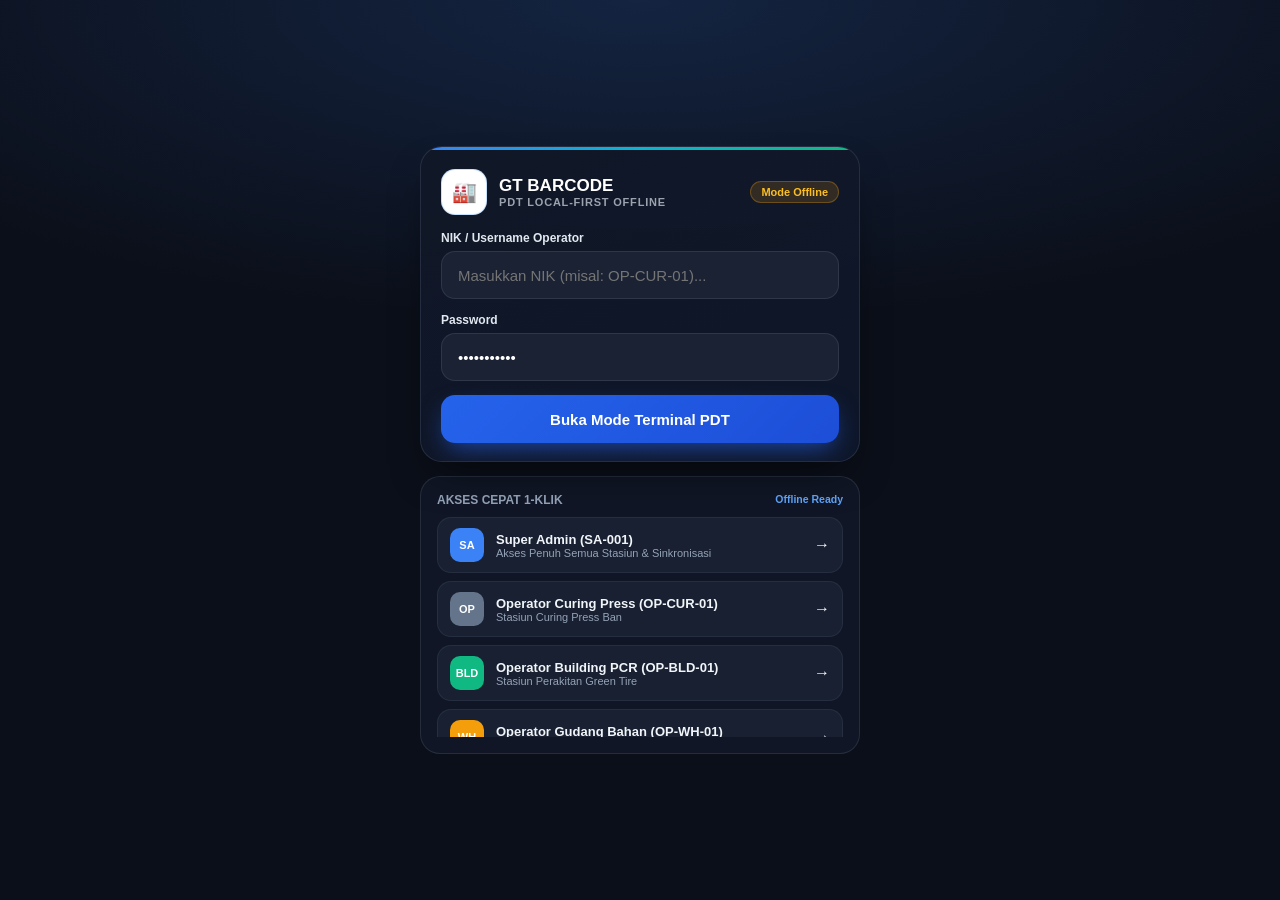
==== commit 158fe42c: "Install Mobile App" ====
--- a/mobile/app/src/main/assets/www/login.html
+++ b/mobile/app/src/main/assets/www/login.html
@@ -41,7 +41,7 @@
         .m-brand-logo-wrap { display: flex; align-items: center; gap: 12px; }
         .m-logo-box {
             width: 46px; height: 46px; border-radius: 14px;
-            background: linear-gradient(135deg, rgba(59, 130, 246, 0.2), rgba(6, 182, 212, 0.12));
+            background: #ffffff;
             border: 1px solid rgba(96, 165, 250, 0.35);
             display: grid; place-items: center; font-size: 20px;
         }
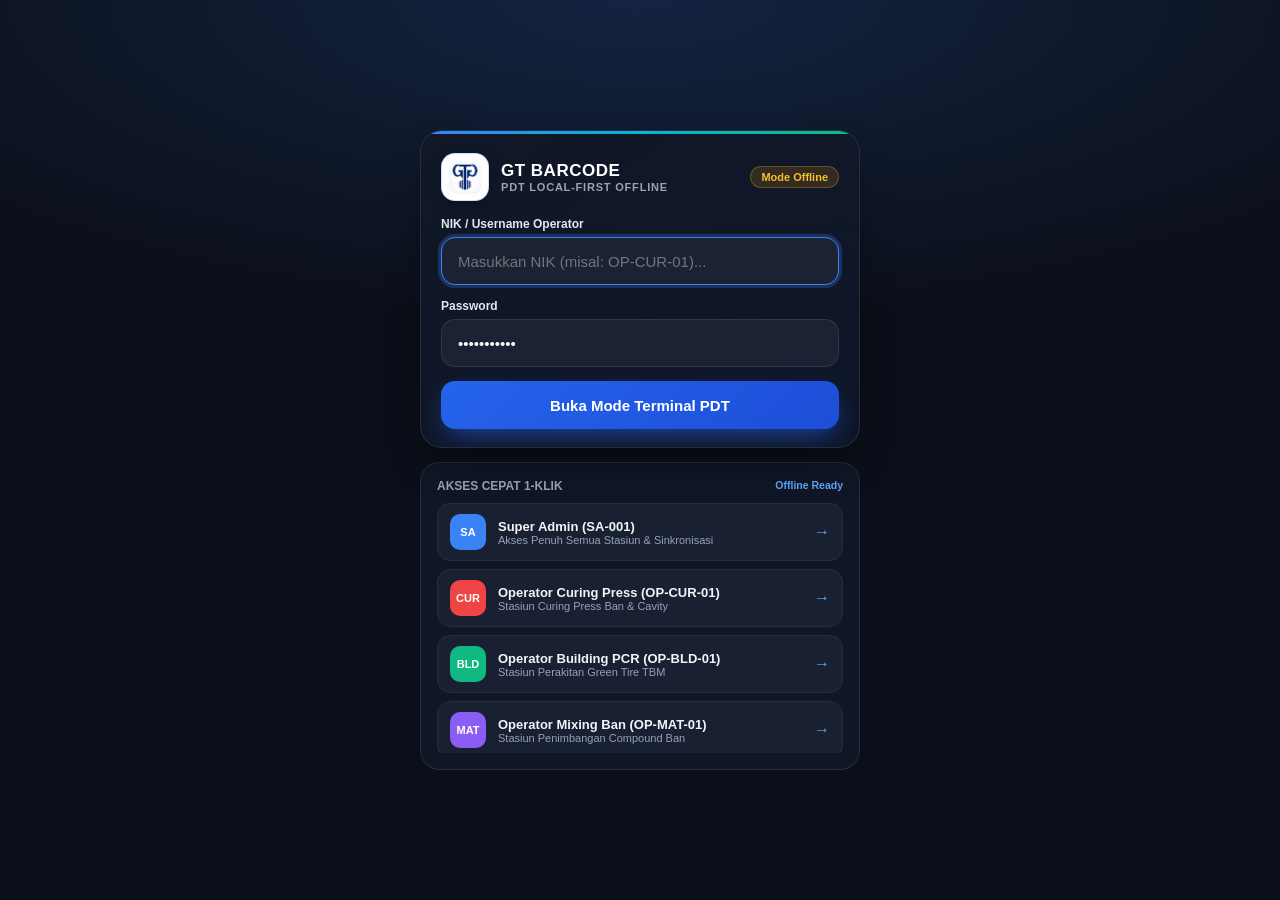
==== commit 48b432b8: "perbaikan mobile app 2" ====
--- a/mobile/app/src/main/assets/www/login.html
+++ b/mobile/app/src/main/assets/www/login.html
@@ -40,12 +40,19 @@
         .m-brand-header { display: flex; align-items: center; justify-content: space-between; gap: 12px; margin-bottom: 16px; }
         .m-brand-logo-wrap { display: flex; align-items: center; gap: 12px; }
         .m-logo-box {
-            width: 46px; height: 46px; border-radius: 14px;
+            width: 48px; height: 48px; border-radius: 14px;
             background: #ffffff;
             border: 1px solid rgba(96, 165, 250, 0.35);
-            display: grid; place-items: center; font-size: 20px;
-        }
-        .m-brand-info h1 { font-size: 17px; font-weight: 800; color: #ffffff; }
+            display: grid; place-items: center;
+            padding: 4px;
+            box-shadow: 0 4px 12px rgba(0,0,0,0.3);
+        }
+        .m-logo-box img {
+            width: 100%;
+            height: 100%;
+            object-fit: contain;
+        }
+        .m-brand-info h1 { font-size: 17px; font-weight: 800; color: #ffffff; letter-spacing: 0.5px; }
         .m-brand-info p { font-size: 11px; font-weight: 600; color: var(--app-text-muted); text-transform: uppercase; letter-spacing: 0.8px; }
         .m-shift-pill {
             display: inline-flex; align-items: center; gap: 6px; padding: 4px 10px; border-radius: 999px;
@@ -57,30 +64,36 @@
         .m-input-field {
             width: 100%; height: 48px; background: var(--app-input); border: 1px solid var(--app-border);
             border-radius: 14px; padding: 0 16px; font-size: 15px; color: #ffffff; font-weight: 500; outline: none;
+            transition: border-color .2s ease, box-shadow .2s ease;
+        }
+        .m-input-field:focus {
+            border-color: #3b82f6;
+            box-shadow: 0 0 0 3px rgba(59, 130, 246, 0.25);
         }
         .m-btn-login {
             width: 100%; height: 48px; border-radius: 14px; border: none;
             background: linear-gradient(135deg, #2563eb, #1d4ed8);
             color: #ffffff; font-size: 15px; font-weight: 700; display: flex; align-items: center; justify-content: center; gap: 8px; cursor: pointer;
             box-shadow: 0 10px 24px -6px rgba(37, 99, 235, 0.65);
-        }
+            transition: transform .15s ease;
+        }
+        .m-btn-login:active { transform: scale(0.98); }
         .m-quick-card {
-            background: rgba(17, 24, 39, 0.9); border: 1px solid var(--app-border); border-radius: 20px; padding: 16px;
-        }
-        .m-quick-filter { display: flex; gap: 6px; overflow-x: auto; padding-bottom: 8px; }
-        .m-filter-btn {
-            background: rgba(30, 41, 59, 0.8); border: 1px solid var(--app-border); color: #94a3b8;
-            padding: 5px 12px; border-radius: 999px; font-size: 11px; font-weight: 700; cursor: pointer; white-space: nowrap;
-        }
-        .m-filter-btn.active { background: #2563eb; color: #ffffff; }
-        .m-quick-list { display: flex; flex-direction: column; gap: 8px; max-height: 220px; overflow-y: auto; }
+            background: rgba(17, 24, 39, 0.95); border: 1px solid var(--app-border); border-radius: 20px; padding: 16px;
+        }
+        .m-quick-list { display: flex; flex-direction: column; gap: 8px; max-height: 250px; overflow-y: auto; }
         .m-account-item {
             display: flex; align-items: center; gap: 12px; padding: 10px 12px;
             background: rgba(30, 41, 59, 0.6); border: 1px solid rgba(148, 163, 184, 0.1); border-radius: 14px;
             text-decoration: none; color: var(--app-text); cursor: pointer;
+            transition: background .2s ease, border-color .2s ease;
+        }
+        .m-account-item:active {
+            background: rgba(59, 130, 246, 0.2);
+            border-color: #3b82f6;
         }
         .m-acc-badge {
-            width: 34px; height: 34px; border-radius: 10px; display: grid; place-items: center;
+            width: 36px; height: 36px; border-radius: 10px; display: grid; place-items: center;
             font-size: 11px; font-weight: 800; color: #ffffff; flex-shrink: 0;
         }
         .m-acc-name { font-size: 13px; font-weight: 700; color: #f1f5f9; }
@@ -92,7 +105,9 @@
     <div class="m-brand-card">
         <div class="m-brand-header">
             <div class="m-brand-logo-wrap">
-                <div class="m-logo-box">🏭</div>
+                <div class="m-logo-box">
+                    <img src="assets/img/Logo_Aplikasi.png" alt="GT Logo">
+                </div>
                 <div class="m-brand-info">
                     <h1>GT BARCODE</h1>
                     <p>PDT Local-First Offline</p>
@@ -128,56 +143,133 @@
             <span style="font-size: 10.5px; color: #60a5fa; font-weight: 700;">Offline Ready</span>
         </div>
         <div class="m-quick-list">
-            <div class="m-account-item" onclick="quickSelect('SA-001', 'Super Admin')">
+            <div class="m-account-item" onclick="quickSelect('SA-001', 'Super Admin', 'super_admin', 'MIXING', 1, 1, 1)">
                 <div class="m-acc-badge" style="background: #3b82f6;">SA</div>
                 <div style="flex:1;">
                     <div class="m-acc-name">Super Admin (SA-001)</div>
                     <div class="m-acc-desc">Akses Penuh Semua Stasiun & Sinkronisasi</div>
                 </div>
-                <span>&rarr;</span>
-            </div>
-            <div class="m-account-item" onclick="quickSelect('OP-CUR-01', 'Operator Curing')">
-                <div class="m-acc-badge" style="background: #64748b;">OP</div>
+                <span style="color: #60a5fa; font-weight: 800;">&rarr;</span>
+            </div>
+            <div class="m-account-item" onclick="quickSelect('OP-CUR-01', 'Operator Curing Press', 'operator', 'CURING', 4, 15, 2)">
+                <div class="m-acc-badge" style="background: #ef4444;">CUR</div>
                 <div style="flex:1;">
                     <div class="m-acc-name">Operator Curing Press (OP-CUR-01)</div>
-                    <div class="m-acc-desc">Stasiun Curing Press Ban</div>
-                </div>
-                <span>&rarr;</span>
-            </div>
-            <div class="m-account-item" onclick="quickSelect('OP-BLD-01', 'Operator Building')">
+                    <div class="m-acc-desc">Stasiun Curing Press Ban & Cavity</div>
+                </div>
+                <span style="color: #60a5fa; font-weight: 800;">&rarr;</span>
+            </div>
+            <div class="m-account-item" onclick="quickSelect('OP-BLD-01', 'Operator Building PCR', 'operator', 'BUILDING', 3, 10, 3)">
                 <div class="m-acc-badge" style="background: #10b981;">BLD</div>
                 <div style="flex:1;">
                     <div class="m-acc-name">Operator Building PCR (OP-BLD-01)</div>
-                    <div class="m-acc-desc">Stasiun Perakitan Green Tire</div>
-                </div>
-                <span>&rarr;</span>
-            </div>
-            <div class="m-account-item" onclick="quickSelect('OP-WH-01', 'Operator Gudang')">
+                    <div class="m-acc-desc">Stasiun Perakitan Green Tire TBM</div>
+                </div>
+                <span style="color: #60a5fa; font-weight: 800;">&rarr;</span>
+            </div>
+            <div class="m-account-item" onclick="quickSelect('OP-MAT-01', 'Operator Mixing Ban', 'operator', 'MIXING', 2, 5, 4)">
+                <div class="m-acc-badge" style="background: #8b5cf6;">MAT</div>
+                <div style="flex:1;">
+                    <div class="m-acc-name">Operator Mixing Ban (OP-MAT-01)</div>
+                    <div class="m-acc-desc">Stasiun Penimbangan Compound Ban</div>
+                </div>
+                <span style="color: #60a5fa; font-weight: 800;">&rarr;</span>
+            </div>
+            <div class="m-account-item" onclick="quickSelect('OP-WH-01', 'Operator Gudang Bahan', 'operator', 'WAREHOUSE', 1, 1, 5)">
                 <div class="m-acc-badge" style="background: #f59e0b;">WH</div>
                 <div style="flex:1;">
                     <div class="m-acc-name">Operator Gudang Bahan (OP-WH-01)</div>
                     <div class="m-acc-desc">Stasiun Penerima & Pengirim Rak</div>
                 </div>
-                <span>&rarr;</span>
+                <span style="color: #60a5fa; font-weight: 800;">&rarr;</span>
+            </div>
+            <div class="m-account-item" onclick="quickSelect('OP-FI-01', 'QC Final Inspection', 'operator', 'FINAL_INSPECTION', 5, 20, 6)">
+                <div class="m-acc-badge" style="background: #06b6d4;">QC</div>
+                <div style="flex:1;">
+                    <div class="m-acc-name">QC Final Inspection (OP-FI-01)</div>
+                    <div class="m-acc-desc">Stasiun Pemeriksaan Kualitas & Grading</div>
+                </div>
+                <span style="color: #60a5fa; font-weight: 800;">&rarr;</span>
             </div>
         </div>
     </div>
 </div>
 
 <script>
+window.addEventListener('DOMContentLoaded', function() {
+    if (window.AndroidPDT && typeof window.AndroidPDT.isLoggedIn === 'function') {
+        if (window.AndroidPDT.isLoggedIn()) {
+            window.location.replace('index.html');
+        }
+    }
+});
+
 function handleOfflineLogin(e) {
     if (e) e.preventDefault();
     const u = document.getElementById('inpUsername').value.trim() || 'OP-CUR-01';
-    localStorage.setItem('gtbs_offline_user', u);
+    
+    let role = 'operator';
+    let station = 'CURING';
+    let fullName = 'Operator ' + u;
+    let deptId = 4;
+    let sectionId = 15;
+    let userId = 10;
+
+    if (u.includes('SA') || u.includes('ADMIN')) {
+        role = 'super_admin';
+        station = 'MIXING';
+        fullName = 'Super Admin';
+        deptId = 1;
+        sectionId = 1;
+        userId = 1;
+    } else if (u.includes('BLD')) {
+        station = 'BUILDING';
+        fullName = 'Operator Building PCR';
+        deptId = 3;
+        sectionId = 10;
+    } else if (u.includes('MAT')) {
+        station = 'MIXING';
+        fullName = 'Operator Mixing Ban';
+        deptId = 2;
+        sectionId = 5;
+    } else if (u.includes('WH')) {
+        station = 'WAREHOUSE';
+        fullName = 'Operator Gudang Bahan';
+        deptId = 1;
+        sectionId = 1;
+    } else if (u.includes('FI')) {
+        station = 'FINAL_INSPECTION';
+        fullName = 'Petugas QC Final Inspection';
+        deptId = 5;
+        sectionId = 20;
+    }
+
+    saveAndEnter(userId, u, u, fullName, role, deptId, sectionId, station);
+}
+
+function quickSelect(nik, fullName, role, station, deptId, sectionId, userId) {
+    document.getElementById('inpUsername').value = nik;
+    saveAndEnter(userId, nik, nik, fullName, role, deptId, sectionId, station);
+}
+
+function saveAndEnter(userId, nik, username, fullName, role, deptId, sectionId, station) {
+    if (window.AndroidPDT && typeof window.AndroidPDT.saveUserSession === 'function') {
+        window.AndroidPDT.saveUserSession(userId, nik, username, fullName, role, deptId, sectionId, station);
+    }
+    localStorage.setItem('gtbs_offline_user', JSON.stringify({
+        userId: userId,
+        nik: nik,
+        username: username,
+        fullName: fullName,
+        role: role,
+        deptId: deptId,
+        sectionId: sectionId,
+        station: station
+    }));
     if (window.AndroidPDT && typeof window.AndroidPDT.showToast === 'function') {
-        window.AndroidPDT.showToast('Masuk sebagai ' + u);
-    }
-    window.location.href = 'index.html';
-}
-
-function quickSelect(nik, role) {
-    document.getElementById('inpUsername').value = nik;
-    handleOfflineLogin();
+        window.AndroidPDT.showToast('Login berhasil: ' + fullName);
+    }
+    window.location.replace('index.html');
 }
 </script>
 </body>
--- a/mobile/app/src/main/assets/www/mobile.css
+++ b/mobile/app/src/main/assets/www/mobile.css
@@ -84,13 +84,16 @@
     width: 40px;
     height: 40px;
     flex: 0 0 40px;
-    border-radius: 13px;
+    border-radius: 12px;
     display: grid;
     place-items: center;
-    background: linear-gradient(145deg, rgba(59, 130, 246, 0.22), rgba(6, 182, 212, 0.12));
-    border: 1px solid rgba(96, 165, 250, 0.28);
-}
-.m-brand img { width: 26px; height: 26px; object-fit: contain; }
+    background: #ffffff;
+    border: 1px solid rgba(96, 165, 250, 0.4);
+    overflow: hidden;
+    padding: 2px;
+    box-shadow: 0 4px 10px -2px rgba(59, 130, 246, 0.4);
+}
+.m-brand img { width: 100%; height: 100%; object-fit: contain; border-radius: 9px; }
 
 .m-titles { flex: 1; min-width: 0; }
 .m-eyebrow {
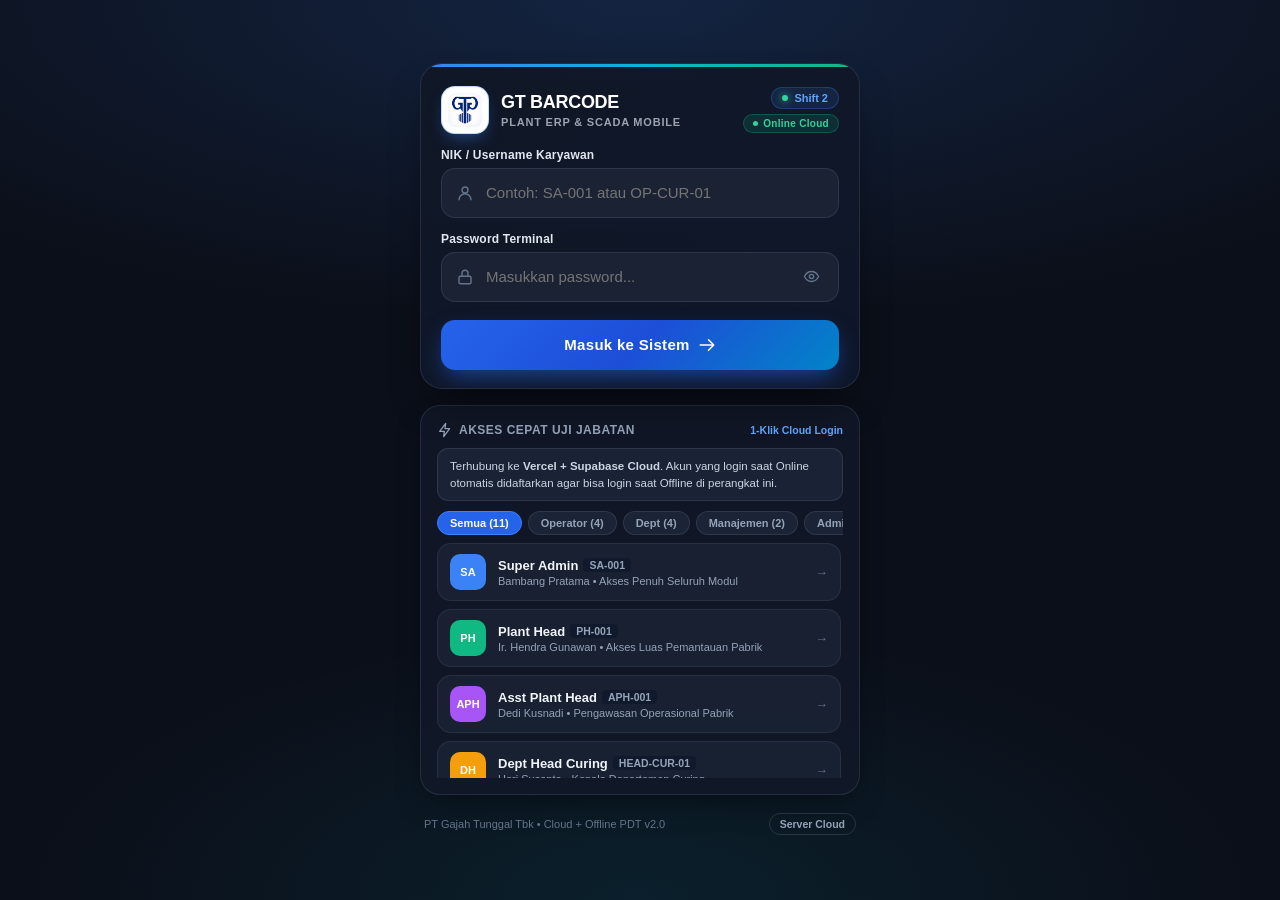
==== commit 46dac70a: "feat(mobile): perfect offline-first v2.0 (instant offline boot, 1:1 GUI parity, verified offline aut" ====
--- a/mobile/app/src/main/assets/www/login.html
+++ b/mobile/app/src/main/assets/www/login.html
@@ -1,11 +1,13 @@
 <!DOCTYPE html>
-<html lang="id">
+<html lang="id" data-theme="dark">
 <head>
     <meta charset="UTF-8">
     <meta name="viewport" content="width=device-width, initial-scale=1.0, maximum-scale=1.0, user-scalable=no, viewport-fit=cover">
-    <title>Login - GT Barcode System (PDT Offline Edition)</title>
-    <link rel="stylesheet" href="style.css">
-    <link rel="stylesheet" href="mobile.css">
+    <title>Login - GT Barcode System (ERP &amp; SCADA)</title>
+    <link rel="icon" type="image/png" href="assets/img/Logo_Aplikasi.png">
+    <link rel="stylesheet" href="assets/css/style.css">
+    <link rel="stylesheet" href="assets/css/mobile.css">
+
     <style>
         :root {
             --app-bg: #0b0f19;
@@ -15,18 +17,39 @@
             --app-text: #f9fafb;
             --app-text-muted: #9ca3af;
             --app-accent: #3b82f6;
-        }
-        * { box-sizing: border-box; margin: 0; padding: 0; font-family: -apple-system, BlinkMacSystemFont, "Segoe UI", Roboto, sans-serif; -webkit-tap-highlight-color: transparent; }
+            --app-accent-cyan: #06b6d4;
+        }
+
+        * {
+            box-sizing: border-box;
+            margin: 0;
+            padding: 0;
+            font-family: 'Inter', -apple-system, BlinkMacSystemFont, 'Segoe UI', Roboto, sans-serif;
+            -webkit-tap-highlight-color: transparent;
+        }
+
         body {
             min-height: 100vh;
-            background: radial-gradient(120% 60% at 50% 0%, rgba(59, 130, 246, 0.18) 0%, transparent 60%), var(--app-bg);
+            background:
+                radial-gradient(120% 60% at 50% 0%, rgba(59, 130, 246, 0.18) 0%, transparent 60%),
+                radial-gradient(80% 50% at 50% 100%, rgba(6, 182, 212, 0.1) 0%, transparent 60%),
+                var(--app-bg);
+            background-attachment: fixed;
             color: var(--app-text);
             display: flex;
             align-items: center;
             justify-content: center;
-            padding: 16px;
-        }
-        .m-login-wrapper { width: 100%; max-width: 440px; display: flex; flex-direction: column; gap: 14px; }
+            padding: 18px;
+        }
+
+        .m-login-wrapper {
+            width: 100%;
+            max-width: 440px;
+            display: flex;
+            flex-direction: column;
+            gap: 16px;
+        }
+
         .m-brand-card {
             background: linear-gradient(145deg, rgba(17, 24, 39, 0.95), rgba(15, 23, 42, 0.95));
             border: 1px solid var(--app-border);
@@ -36,72 +59,420 @@
             position: relative;
             overflow: hidden;
         }
-        .m-brand-card::after { content: ''; position: absolute; top: 0; left: 0; right: 0; height: 3px; background: linear-gradient(90deg, #3b82f6, #06b6d4, #10b981); }
-        .m-brand-header { display: flex; align-items: center; justify-content: space-between; gap: 12px; margin-bottom: 16px; }
-        .m-brand-logo-wrap { display: flex; align-items: center; gap: 12px; }
+
+        .m-brand-card::after {
+            content: '';
+            position: absolute;
+            top: 0; left: 0; right: 0;
+            height: 3px;
+            background: linear-gradient(90deg, #3b82f6, #06b6d4, #10b981);
+        }
+
+        .m-brand-header {
+            display: flex;
+            align-items: center;
+            justify-content: space-between;
+            gap: 10px;
+            margin-bottom: 14px;
+        }
+
+        .m-brand-logo-wrap {
+            display: flex;
+            align-items: center;
+            gap: 12px;
+        }
+
         .m-logo-box {
-            width: 48px; height: 48px; border-radius: 14px;
+            width: 48px;
+            height: 48px;
+            border-radius: 14px;
             background: #ffffff;
-            border: 1px solid rgba(96, 165, 250, 0.35);
-            display: grid; place-items: center;
-            padding: 4px;
-            box-shadow: 0 4px 12px rgba(0,0,0,0.3);
-        }
+            border: 1px solid rgba(96, 165, 250, 0.4);
+            display: grid;
+            place-items: center;
+            padding: 3px;
+            box-shadow: 0 8px 16px -6px rgba(59, 130, 246, 0.5);
+            overflow: hidden;
+            flex-shrink: 0;
+        }
+
         .m-logo-box img {
             width: 100%;
             height: 100%;
             object-fit: contain;
-        }
-        .m-brand-info h1 { font-size: 17px; font-weight: 800; color: #ffffff; letter-spacing: 0.5px; }
-        .m-brand-info p { font-size: 11px; font-weight: 600; color: var(--app-text-muted); text-transform: uppercase; letter-spacing: 0.8px; }
+            border-radius: 11px;
+        }
+
+        .m-brand-info h1 {
+            font-size: 18px;
+            font-weight: 800;
+            letter-spacing: -0.3px;
+            color: #ffffff;
+            line-height: 1.2;
+        }
+
+        .m-brand-info p {
+            font-size: 11px;
+            font-weight: 600;
+            color: var(--app-text-muted);
+            text-transform: uppercase;
+            letter-spacing: 0.8px;
+            margin-top: 2px;
+        }
+
+        .m-pills-col {
+            display: flex;
+            flex-direction: column;
+            align-items: flex-end;
+            gap: 5px;
+        }
+
         .m-shift-pill {
-            display: inline-flex; align-items: center; gap: 6px; padding: 4px 10px; border-radius: 999px;
-            font-size: 11px; font-weight: 700; background: rgba(245, 158, 11, 0.15); color: #fbbf24; border: 1px solid rgba(245, 158, 11, 0.3);
-        }
+            display: inline-flex;
+            align-items: center;
+            gap: 6px;
+            padding: 4px 10px;
+            border-radius: 999px;
+            font-size: 11px;
+            font-weight: 700;
+            background: rgba(59, 130, 246, 0.12);
+            color: #60a5fa;
+            border: 1px solid rgba(59, 130, 246, 0.28);
+            white-space: nowrap;
+        }
+
+        .m-shift-pill .m-dot {
+            width: 6px;
+            height: 6px;
+            border-radius: 50%;
+            background: #34d399;
+            box-shadow: 0 0 8px #34d399;
+        }
+
+        .m-conn-pill {
+            display: inline-flex;
+            align-items: center;
+            gap: 5px;
+            padding: 3px 9px;
+            border-radius: 999px;
+            font-size: 10px;
+            font-weight: 800;
+            letter-spacing: 0.3px;
+        }
+        .m-conn-pill.online {
+            background: rgba(16, 185, 129, 0.14);
+            color: #34d399;
+            border: 1px solid rgba(16, 185, 129, 0.3);
+        }
+        .m-conn-pill.offline {
+            background: rgba(245, 158, 11, 0.14);
+            color: #fbbf24;
+            border: 1px solid rgba(245, 158, 11, 0.35);
+        }
+        .m-conn-pill i {
+            width: 5px; height: 5px; border-radius: 50%; background: currentColor;
+        }
+
         .m-input-group { margin-bottom: 14px; }
-        .m-input-label { display: block; font-size: 12px; font-weight: 700; color: #e2e8f0; margin-bottom: 6px; }
-        .m-input-box { position: relative; display: flex; align-items: center; }
+
+        .m-input-label {
+            display: block;
+            font-size: 12px;
+            font-weight: 700;
+            color: #e2e8f0;
+            margin-bottom: 6px;
+            letter-spacing: 0.2px;
+        }
+
+        .m-input-box {
+            position: relative;
+            display: flex;
+            align-items: center;
+        }
+
+        .m-input-icon {
+            position: absolute;
+            left: 14px;
+            width: 20px;
+            height: 20px;
+            color: #64748b;
+            pointer-events: none;
+            display: grid;
+            place-items: center;
+            transition: color 0.2s ease;
+        }
+
         .m-input-field {
-            width: 100%; height: 48px; background: var(--app-input); border: 1px solid var(--app-border);
-            border-radius: 14px; padding: 0 16px; font-size: 15px; color: #ffffff; font-weight: 500; outline: none;
-            transition: border-color .2s ease, box-shadow .2s ease;
-        }
+            width: 100%;
+            height: 50px;
+            background: var(--app-input);
+            border: 1px solid var(--app-border);
+            border-radius: 14px;
+            padding: 0 44px 0 44px;
+            font-size: 15px;
+            color: #ffffff;
+            font-weight: 500;
+            outline: none;
+            transition: all 0.2s cubic-bezier(0.2, 0.8, 0.2, 1);
+        }
+
         .m-input-field:focus {
             border-color: #3b82f6;
-            box-shadow: 0 0 0 3px rgba(59, 130, 246, 0.25);
-        }
+            background: #1e293b;
+            box-shadow: 0 0 0 3px rgba(59, 130, 246, 0.2);
+        }
+
+        .m-input-box:focus-within .m-input-icon { color: #60a5fa; }
+
+        .m-input-toggle-pwd {
+            position: absolute;
+            right: 12px;
+            width: 32px;
+            height: 32px;
+            background: transparent;
+            border: none;
+            color: #64748b;
+            cursor: pointer;
+            display: grid;
+            place-items: center;
+            border-radius: 8px;
+        }
+
         .m-btn-login {
-            width: 100%; height: 48px; border-radius: 14px; border: none;
-            background: linear-gradient(135deg, #2563eb, #1d4ed8);
-            color: #ffffff; font-size: 15px; font-weight: 700; display: flex; align-items: center; justify-content: center; gap: 8px; cursor: pointer;
+            width: 100%;
+            height: 50px;
+            border-radius: 14px;
+            border: none;
+            background: linear-gradient(135deg, #2563eb 0%, #1d4ed8 50%, #0284c7 100%);
+            color: #ffffff;
+            font-size: 15px;
+            font-weight: 700;
+            letter-spacing: 0.3px;
+            display: flex;
+            align-items: center;
+            justify-content: center;
+            gap: 8px;
+            cursor: pointer;
             box-shadow: 0 10px 24px -6px rgba(37, 99, 235, 0.65);
-            transition: transform .15s ease;
-        }
-        .m-btn-login:active { transform: scale(0.98); }
+            transition: transform 0.15s ease, opacity 0.2s ease;
+            margin-top: 18px;
+        }
+
+        .m-btn-login:active { transform: scale(0.97); }
+        .m-btn-login[disabled] { opacity: 0.65; cursor: wait; }
+
+        .m-alert-box {
+            padding: 12px 14px;
+            border-radius: 12px;
+            font-size: 12.5px;
+            font-weight: 600;
+            display: none;
+            align-items: flex-start;
+            gap: 10px;
+            margin-bottom: 14px;
+            line-height: 1.45;
+        }
+        .m-alert-box.show { display: flex; }
+        .m-alert-box.error {
+            background: rgba(239, 68, 68, 0.13);
+            border: 1px solid rgba(239, 68, 68, 0.42);
+            color: #fca5a5;
+        }
+        .m-alert-box.info {
+            background: rgba(245, 158, 11, 0.12);
+            border: 1px solid rgba(245, 158, 11, 0.35);
+            color: #fcd34d;
+        }
+        .m-alert-box.success {
+            background: rgba(16, 185, 129, 0.14);
+            border: 1px solid rgba(16, 185, 129, 0.4);
+            color: #6ee7b7;
+        }
+
         .m-quick-card {
-            background: rgba(17, 24, 39, 0.95); border: 1px solid var(--app-border); border-radius: 20px; padding: 16px;
-        }
-        .m-quick-list { display: flex; flex-direction: column; gap: 8px; max-height: 250px; overflow-y: auto; }
+            background: rgba(17, 24, 39, 0.9);
+            border: 1px solid var(--app-border);
+            border-radius: 20px;
+            padding: 16px;
+            box-shadow: 0 12px 30px -10px rgba(0, 0, 0, 0.5);
+        }
+
+        .m-quick-head {
+            display: flex;
+            align-items: center;
+            justify-content: space-between;
+            margin-bottom: 10px;
+        }
+
+        .m-quick-head-title {
+            font-size: 12px;
+            font-weight: 800;
+            text-transform: uppercase;
+            letter-spacing: 0.5px;
+            color: #94a3b8;
+            display: flex;
+            align-items: center;
+            gap: 6px;
+        }
+
+        .m-offline-rule-note {
+            font-size: 11.5px;
+            line-height: 1.45;
+            padding: 9px 12px;
+            border-radius: 11px;
+            margin-bottom: 10px;
+            background: rgba(30, 41, 59, 0.75);
+            border: 1px solid rgba(148, 163, 184, 0.16);
+            color: #cbd5e1;
+        }
+
+        .m-quick-filter {
+            display: flex;
+            gap: 6px;
+            overflow-x: auto;
+            padding-bottom: 8px;
+            scrollbar-width: none;
+        }
+        .m-quick-filter::-webkit-scrollbar { display: none; }
+
+        .m-filter-btn {
+            background: rgba(30, 41, 59, 0.8);
+            border: 1px solid var(--app-border);
+            color: #94a3b8;
+            padding: 5px 12px;
+            border-radius: 999px;
+            font-size: 11px;
+            font-weight: 700;
+            cursor: pointer;
+            white-space: nowrap;
+        }
+
+        .m-filter-btn.active {
+            background: #2563eb;
+            color: #ffffff;
+            border-color: #3b82f6;
+        }
+
+        .m-quick-list {
+            display: flex;
+            flex-direction: column;
+            gap: 8px;
+            max-height: 235px;
+            overflow-y: auto;
+            padding-right: 2px;
+        }
+
         .m-account-item {
-            display: flex; align-items: center; gap: 12px; padding: 10px 12px;
-            background: rgba(30, 41, 59, 0.6); border: 1px solid rgba(148, 163, 184, 0.1); border-radius: 14px;
-            text-decoration: none; color: var(--app-text); cursor: pointer;
-            transition: background .2s ease, border-color .2s ease;
-        }
+            display: flex;
+            align-items: center;
+            gap: 12px;
+            padding: 10px 12px;
+            background: rgba(30, 41, 59, 0.6);
+            border: 1px solid rgba(148, 163, 184, 0.12);
+            border-radius: 14px;
+            text-decoration: none;
+            color: var(--app-text);
+            cursor: pointer;
+            width: 100%;
+            text-align: left;
+            transition: all 0.18s ease;
+        }
+
         .m-account-item:active {
-            background: rgba(59, 130, 246, 0.2);
-            border-color: #3b82f6;
-        }
+            transform: scale(0.98);
+            background: rgba(59, 130, 246, 0.15);
+            border-color: rgba(96, 165, 250, 0.4);
+        }
+
+        .m-account-item.locked-offline {
+            opacity: 0.58;
+        }
+
         .m-acc-badge {
-            width: 36px; height: 36px; border-radius: 10px; display: grid; place-items: center;
-            font-size: 11px; font-weight: 800; color: #ffffff; flex-shrink: 0;
-        }
-        .m-acc-name { font-size: 13px; font-weight: 700; color: #f1f5f9; }
-        .m-acc-desc { font-size: 11px; color: #94a3b8; }
+            width: 36px;
+            height: 36px;
+            border-radius: 10px;
+            display: grid;
+            place-items: center;
+            font-size: 11px;
+            font-weight: 800;
+            color: #ffffff;
+            flex-shrink: 0;
+        }
+
+        .m-acc-text { flex: 1; min-width: 0; }
+
+        .m-acc-name {
+            font-size: 13px;
+            font-weight: 700;
+            color: #f1f5f9;
+            display: flex;
+            align-items: center;
+            flex-wrap: wrap;
+            gap: 5px;
+        }
+
+        .m-acc-nik {
+            font-size: 10.5px;
+            font-weight: 700;
+            color: #94a3b8;
+            background: rgba(15, 23, 42, 0.65);
+            padding: 1px 6px;
+            border-radius: 4px;
+        }
+
+        .m-ver-tag {
+            font-size: 9.5px;
+            font-weight: 800;
+            padding: 1px 6px;
+            border-radius: 999px;
+        }
+        .m-ver-tag.ok {
+            background: rgba(16, 185, 129, 0.16);
+            color: #34d399;
+            border: 1px solid rgba(16, 185, 129, 0.35);
+        }
+        .m-ver-tag.req {
+            background: rgba(245, 158, 11, 0.14);
+            color: #fbbf24;
+            border: 1px solid rgba(245, 158, 11, 0.3);
+        }
+
+        .m-acc-desc {
+            font-size: 11px;
+            color: #94a3b8;
+            margin-top: 2px;
+            white-space: nowrap;
+            overflow: hidden;
+            text-overflow: ellipsis;
+        }
+
+        .m-footer-row {
+            display: flex;
+            align-items: center;
+            justify-content: space-between;
+            font-size: 11px;
+            color: #64748b;
+            padding: 2px 4px;
+        }
+
+        .m-server-btn {
+            background: none;
+            border: 1px solid rgba(148, 163, 184, 0.2);
+            color: #94a3b8;
+            padding: 4px 10px;
+            border-radius: 999px;
+            font-size: 10.5px;
+            font-weight: 700;
+            cursor: pointer;
+        }
     </style>
 </head>
 <body>
+
 <div class="m-login-wrapper">
+
+    <!-- Kartu Brand & Formulir Login (1:1 dengan website/login.php) -->
     <div class="m-brand-card">
         <div class="m-brand-header">
             <div class="m-brand-logo-wrap">
@@ -110,167 +481,302 @@
                 </div>
                 <div class="m-brand-info">
                     <h1>GT BARCODE</h1>
-                    <p>PDT Local-First Offline</p>
+                    <p>Plant ERP &amp; SCADA Mobile</p>
                 </div>
             </div>
-            <div class="m-shift-pill">
-                <span>Mode Offline</span>
+            <div class="m-pills-col">
+                <div class="m-shift-pill">
+                    <span class="m-dot"></span>
+                    <span id="shiftLabel">Shift 1</span>
+                </div>
+                <div class="m-conn-pill online" id="connPill">
+                    <i></i>
+                    <span id="connText">Online Cloud</span>
+                </div>
             </div>
         </div>
 
-        <form onsubmit="handleOfflineLogin(event)">
+        <div class="m-alert-box" id="loginAlertBox">
+            <svg width="18" height="18" style="flex-shrink:0;margin-top:1px;" fill="none" stroke="currentColor" viewBox="0 0 24 24">
+                <path stroke-linecap="round" stroke-linejoin="round" stroke-width="2" d="M12 9v4m0 4h.01M10.3 3.9L1.8 18a2 2 0 001.7 3h17a2 2 0 001.7-3L13.7 3.9a2 2 0 00-3.4 0z"></path>
+            </svg>
+            <span id="loginAlertText"></span>
+        </div>
+
+        <form id="loginForm" autocomplete="on">
             <div class="m-input-group">
-                <label class="m-input-label">NIK / Username Operator</label>
+                <label class="m-input-label" for="usernameInput">NIK / Username Karyawan</label>
                 <div class="m-input-box">
-                    <input type="text" id="inpUsername" class="m-input-field" placeholder="Masukkan NIK (misal: OP-CUR-01)..." required autofocus>
+                    <div class="m-input-icon">
+                        <svg width="18" height="18" viewBox="0 0 24 24" fill="none" stroke="currentColor" stroke-width="1.9" stroke-linecap="round" stroke-linejoin="round"><circle cx="12" cy="8" r="4"/><path d="M4 21a8 8 0 0 1 16 0"/></svg>
+                    </div>
+                    <input type="text" id="usernameInput" name="username" class="m-input-field" placeholder="Contoh: SA-001 atau OP-CUR-01" required autocomplete="username">
                 </div>
             </div>
+
             <div class="m-input-group">
-                <label class="m-input-label">Password</label>
+                <label class="m-input-label" for="passwordInput">Password Terminal</label>
                 <div class="m-input-box">
-                    <input type="password" id="inpPassword" class="m-input-field" value="password123" required>
+                    <div class="m-input-icon">
+                        <svg width="18" height="18" viewBox="0 0 24 24" fill="none" stroke="currentColor" stroke-width="1.9" stroke-linecap="round" stroke-linejoin="round"><rect x="4" y="11" width="16" height="10" rx="2"/><path d="M8 11V7a4 4 0 0 1 8 0v4"/></svg>
+                    </div>
+                    <input type="password" id="passwordInput" name="password" class="m-input-field" placeholder="Masukkan password..." required autocomplete="current-password">
+                    <button type="button" class="m-input-toggle-pwd" id="togglePasswordBtn" aria-label="Lihat Password">
+                        <svg width="17" height="17" viewBox="0 0 24 24" fill="none" stroke="currentColor" stroke-width="1.9" stroke-linecap="round" stroke-linejoin="round"><path d="M2 12s3.5-7 10-7 10 7 10 7-3.5 7-10 7S2 12 2 12Z"/><circle cx="12" cy="12" r="3"/></svg>
+                    </button>
                 </div>
             </div>
-            <button type="submit" class="m-btn-login">
-                <span>Buka Mode Terminal PDT</span>
+
+            <button type="submit" class="m-btn-login" id="submitLoginBtn">
+                <span id="submitLoginLabel">Masuk ke Sistem</span>
+                <svg width="18" height="18" fill="none" stroke="currentColor" viewBox="0 0 24 24">
+                    <path stroke-linecap="round" stroke-linejoin="round" stroke-width="2" d="M14 5l7 7m0 0l-7 7m7-7H3"></path>
+                </svg>
             </button>
         </form>
     </div>
 
+    <!-- Pilihan Akses Cepat / Akun Terverifikasi -->
     <div class="m-quick-card">
-        <div style="display: flex; justify-content: space-between; margin-bottom: 10px;">
-            <span style="font-size: 12px; font-weight: 800; text-transform: uppercase; color: #94a3b8;">Akses Cepat 1-Klik</span>
-            <span style="font-size: 10.5px; color: #60a5fa; font-weight: 700;">Offline Ready</span>
+        <div class="m-quick-head">
+            <div class="m-quick-head-title">
+                <svg width="16" height="16" viewBox="0 0 24 24" fill="none" stroke="currentColor" stroke-width="1.9" stroke-linecap="round" stroke-linejoin="round"><path d="M13 2 4 14h7l-1 8 9-12h-7l1-8Z"/></svg>
+                <span id="quickCardTitle">Akses Cepat Uji Jabatan</span>
+            </div>
+            <span style="font-size: 10.5px; color: #60a5fa; font-weight: 700;" id="quickCardBadge">Cloud Supabase</span>
         </div>
-        <div class="m-quick-list">
-            <div class="m-account-item" onclick="quickSelect('SA-001', 'Super Admin', 'super_admin', 'MIXING', 1, 1, 1)">
-                <div class="m-acc-badge" style="background: #3b82f6;">SA</div>
-                <div style="flex:1;">
-                    <div class="m-acc-name">Super Admin (SA-001)</div>
-                    <div class="m-acc-desc">Akses Penuh Semua Stasiun & Sinkronisasi</div>
-                </div>
-                <span style="color: #60a5fa; font-weight: 800;">&rarr;</span>
-            </div>
-            <div class="m-account-item" onclick="quickSelect('OP-CUR-01', 'Operator Curing Press', 'operator', 'CURING', 4, 15, 2)">
-                <div class="m-acc-badge" style="background: #ef4444;">CUR</div>
-                <div style="flex:1;">
-                    <div class="m-acc-name">Operator Curing Press (OP-CUR-01)</div>
-                    <div class="m-acc-desc">Stasiun Curing Press Ban & Cavity</div>
-                </div>
-                <span style="color: #60a5fa; font-weight: 800;">&rarr;</span>
-            </div>
-            <div class="m-account-item" onclick="quickSelect('OP-BLD-01', 'Operator Building PCR', 'operator', 'BUILDING', 3, 10, 3)">
-                <div class="m-acc-badge" style="background: #10b981;">BLD</div>
-                <div style="flex:1;">
-                    <div class="m-acc-name">Operator Building PCR (OP-BLD-01)</div>
-                    <div class="m-acc-desc">Stasiun Perakitan Green Tire TBM</div>
-                </div>
-                <span style="color: #60a5fa; font-weight: 800;">&rarr;</span>
-            </div>
-            <div class="m-account-item" onclick="quickSelect('OP-MAT-01', 'Operator Mixing Ban', 'operator', 'MIXING', 2, 5, 4)">
-                <div class="m-acc-badge" style="background: #8b5cf6;">MAT</div>
-                <div style="flex:1;">
-                    <div class="m-acc-name">Operator Mixing Ban (OP-MAT-01)</div>
-                    <div class="m-acc-desc">Stasiun Penimbangan Compound Ban</div>
-                </div>
-                <span style="color: #60a5fa; font-weight: 800;">&rarr;</span>
-            </div>
-            <div class="m-account-item" onclick="quickSelect('OP-WH-01', 'Operator Gudang Bahan', 'operator', 'WAREHOUSE', 1, 1, 5)">
-                <div class="m-acc-badge" style="background: #f59e0b;">WH</div>
-                <div style="flex:1;">
-                    <div class="m-acc-name">Operator Gudang Bahan (OP-WH-01)</div>
-                    <div class="m-acc-desc">Stasiun Penerima & Pengirim Rak</div>
-                </div>
-                <span style="color: #60a5fa; font-weight: 800;">&rarr;</span>
-            </div>
-            <div class="m-account-item" onclick="quickSelect('OP-FI-01', 'QC Final Inspection', 'operator', 'FINAL_INSPECTION', 5, 20, 6)">
-                <div class="m-acc-badge" style="background: #06b6d4;">QC</div>
-                <div style="flex:1;">
-                    <div class="m-acc-name">QC Final Inspection (OP-FI-01)</div>
-                    <div class="m-acc-desc">Stasiun Pemeriksaan Kualitas & Grading</div>
-                </div>
-                <span style="color: #60a5fa; font-weight: 800;">&rarr;</span>
-            </div>
+
+        <div class="m-offline-rule-note" id="offlineRuleBanner">
+            Memeriksa status koneksi dan akun terverifikasi pada perangkat...
         </div>
+
+        <div class="m-quick-filter">
+            <button type="button" class="m-filter-btn active" data-filter="all">Semua (11)</button>
+            <button type="button" class="m-filter-btn" data-filter="operator">Operator (4)</button>
+            <button type="button" class="m-filter-btn" data-filter="dept">Dept (4)</button>
+            <button type="button" class="m-filter-btn" data-filter="mgmt">Manajemen (2)</button>
+            <button type="button" class="m-filter-btn" data-filter="admin">Admin (1)</button>
+        </div>
+
+        <div class="m-quick-list" id="quickAccountList"></div>
     </div>
+
+    <div class="m-footer-row">
+        <span>PT Gajah Tunggal Tbk &bull; Cloud + Offline PDT v2.0</span>
+        <button type="button" class="m-server-btn" onclick="if(window.AndroidPDT) window.AndroidPDT.openServerConfig();">Server Cloud</button>
+    </div>
+
 </div>
 
 <script>
-window.addEventListener('DOMContentLoaded', function() {
-    if (window.AndroidPDT && typeof window.AndroidPDT.isLoggedIn === 'function') {
-        if (window.AndroidPDT.isLoggedIn()) {
-            window.location.replace('index.html');
-        }
-    }
-});
-
-function handleOfflineLogin(e) {
-    if (e) e.preventDefault();
-    const u = document.getElementById('inpUsername').value.trim() || 'OP-CUR-01';
-    
-    let role = 'operator';
-    let station = 'CURING';
-    let fullName = 'Operator ' + u;
-    let deptId = 4;
-    let sectionId = 15;
-    let userId = 10;
-
-    if (u.includes('SA') || u.includes('ADMIN')) {
-        role = 'super_admin';
-        station = 'MIXING';
-        fullName = 'Super Admin';
-        deptId = 1;
-        sectionId = 1;
-        userId = 1;
-    } else if (u.includes('BLD')) {
-        station = 'BUILDING';
-        fullName = 'Operator Building PCR';
-        deptId = 3;
-        sectionId = 10;
-    } else if (u.includes('MAT')) {
-        station = 'MIXING';
-        fullName = 'Operator Mixing Ban';
-        deptId = 2;
-        sectionId = 5;
-    } else if (u.includes('WH')) {
-        station = 'WAREHOUSE';
-        fullName = 'Operator Gudang Bahan';
-        deptId = 1;
-        sectionId = 1;
-    } else if (u.includes('FI')) {
-        station = 'FINAL_INSPECTION';
-        fullName = 'Petugas QC Final Inspection';
-        deptId = 5;
-        sectionId = 20;
-    }
-
-    saveAndEnter(userId, u, u, fullName, role, deptId, sectionId, station);
-}
-
-function quickSelect(nik, fullName, role, station, deptId, sectionId, userId) {
-    document.getElementById('inpUsername').value = nik;
-    saveAndEnter(userId, nik, nik, fullName, role, deptId, sectionId, station);
-}
-
-function saveAndEnter(userId, nik, username, fullName, role, deptId, sectionId, station) {
-    if (window.AndroidPDT && typeof window.AndroidPDT.saveUserSession === 'function') {
-        window.AndroidPDT.saveUserSession(userId, nik, username, fullName, role, deptId, sectionId, station);
-    }
-    localStorage.setItem('gtbs_offline_user', JSON.stringify({
-        userId: userId,
-        nik: nik,
-        username: username,
-        fullName: fullName,
-        role: role,
-        deptId: deptId,
-        sectionId: sectionId,
-        station: station
-    }));
-    if (window.AndroidPDT && typeof window.AndroidPDT.showToast === 'function') {
-        window.AndroidPDT.showToast('Login berhasil: ' + fullName);
-    }
-    window.location.replace('index.html');
-}
+(function () {
+    'use strict';
+
+    const DEMO_ACCOUNTS = [
+        { category: 'admin',    nik: 'SA-001',       role: 'Super Admin',         name: 'Bambang Pratama',   desc: 'Akses Penuh Seluruh Modul',         color: '#3b82f6', badge: 'SA'  },
+        { category: 'mgmt',     nik: 'PH-001',       role: 'Plant Head',          name: 'Ir. Hendra Gunawan',desc: 'Akses Luas Pemantauan Pabrik',      color: '#10b981', badge: 'PH'  },
+        { category: 'mgmt',     nik: 'APH-001',      role: 'Asst Plant Head',     name: 'Dedi Kusnadi',      desc: 'Pengawasan Operasional Pabrik',     color: '#a855f7', badge: 'APH' },
+        { category: 'dept',     nik: 'HEAD-CUR-01',  role: 'Dept Head Curing',    name: 'Heri Susanto',      desc: 'Kepala Departemen Curing',          color: '#f59e0b', badge: 'DH'  },
+        { category: 'dept',     nik: 'AHEAD-CUR-01', role: 'Asst Dept Head',      name: 'Joko Widodo',       desc: 'Asisten Kepala Dept Curing',        color: '#f97316', badge: 'ADH' },
+        { category: 'dept',     nik: 'ADM-CUR-01',   role: 'Admin Dept Curing',   name: 'Rina Astuti',       desc: 'Admin Khusus Dept Curing',          color: '#06b6d4', badge: 'ADM' },
+        { category: 'dept',     nik: 'ADM-WH-01',    role: 'Admin Gudang',        name: 'Siti Rahma',        desc: 'Admin Gudang Bahan Baku',           color: '#06b6d4', badge: 'WH'  },
+        { category: 'operator', nik: 'SH-CUR-01',    role: 'Section Head Curing', name: 'Fajar Nugroho',     desc: 'Kepala Seksi Produksi Curing',      color: '#ec4899', badge: 'SH'  },
+        { category: 'operator', nik: 'LDR-CUR-01',   role: 'Leader Curing',       name: 'Aris Munandar',     desc: 'Leader Regu Curing Press',          color: '#8b5cf6', badge: 'LDR' },
+        { category: 'operator', nik: 'OP-CUR-01',    role: 'Operator Curing',     name: 'Kuswanto',          desc: 'Operator Stasiun Curing Press',     color: '#64748b', badge: 'OP'  },
+        { category: 'operator', nik: 'OP-CUR-04',    role: 'Operator Repair',     name: 'Rahmat Hidayat',    desc: 'Operator Stasiun Repair Ban',       color: '#64748b', badge: 'REP' }
+    ];
+
+    let activeFilter = 'all';
+    let verifiedSet = new Set();
+
+    function computeShift() {
+        if (window.AndroidPDT && typeof window.AndroidPDT.getCurrentShift === 'function') {
+            return window.AndroidPDT.getCurrentShift();
+        }
+        const h = new Date().getHours();
+        if (h >= 6 && h < 14) return 1;
+        if (h >= 14 && h < 22) return 2;
+        return 3;
+    }
+
+    function checkOnline() {
+        if (window.AndroidPDT && typeof window.AndroidPDT.isOnline === 'function') {
+            return !!window.AndroidPDT.isOnline();
+        }
+        return navigator.onLine;
+    }
+
+    function loadVerifiedAccounts() {
+        verifiedSet = new Set();
+        if (window.AndroidPDT && typeof window.AndroidPDT.getVerifiedAccountsJson === 'function') {
+            try {
+                const arr = JSON.parse(window.AndroidPDT.getVerifiedAccountsJson() || '[]');
+                arr.forEach(item => {
+                    if (item && item.nik) verifiedSet.add(String(item.nik).toUpperCase());
+                    if (item && item.username) verifiedSet.add(String(item.username).toUpperCase());
+                });
+            } catch (e) {}
+        }
+    }
+
+    function showAlert(msg, type) {
+        const box = document.getElementById('loginAlertBox');
+        const txt = document.getElementById('loginAlertText');
+        box.className = 'm-alert-box show ' + (type || 'error');
+        txt.textContent = msg;
+    }
+
+    function hideAlert() {
+        document.getElementById('loginAlertBox').className = 'm-alert-box';
+    }
+
+    function refreshStatusUI() {
+        document.getElementById('shiftLabel').textContent = 'Shift ' + computeShift();
+        loadVerifiedAccounts();
+
+        const online = checkOnline();
+        const pill = document.getElementById('connPill');
+        const connTxt = document.getElementById('connText');
+        const note = document.getElementById('offlineRuleBanner');
+        const badge = document.getElementById('quickCardBadge');
+
+        if (online) {
+            pill.className = 'm-conn-pill online';
+            connTxt.textContent = 'Online Cloud';
+            badge.textContent = '1-Klik Cloud Login';
+            note.innerHTML = 'Terhubung ke <b>Vercel + Supabase Cloud</b>. Akun yang login saat Online otomatis didaftarkan agar bisa login saat Offline di perangkat ini.';
+        } else {
+            pill.className = 'm-conn-pill offline';
+            connTxt.textContent = 'Mode Offline';
+            badge.textContent = verifiedSet.size + ' Akun Terverifikasi';
+            if (verifiedSet.size === 0) {
+                note.innerHTML = '<b style="color:#fbbf24;">Perangkat Offline &amp; Belum Ada Akun Terdaftar:</b> Anda wajib terhubung ke internet minimal satu kali untuk memverifikasi akun sebelum dapat login secara offline.';
+            } else {
+                note.innerHTML = '<b style="color:#34d399;">Mode Offline Aktif:</b> Hanya akun berlabel <b>Terverifikasi Offline</b> (pernah login Online di HP ini) yang diizinkan masuk.';
+            }
+        }
+
+        renderAccountList();
+    }
+
+    function renderAccountList() {
+        const listEl = document.getElementById('quickAccountList');
+        const online = checkOnline();
+        listEl.innerHTML = '';
+
+        DEMO_ACCOUNTS.forEach(acc => {
+            if (activeFilter !== 'all' && acc.category !== activeFilter) return;
+
+            const isVerified = verifiedSet.has(acc.nik.toUpperCase());
+            const btn = document.createElement('button');
+            btn.type = 'button';
+            btn.className = 'm-account-item' + (!online && !isVerified ? ' locked-offline' : '');
+
+            let tagHtml = '';
+            if (isVerified) {
+                tagHtml = '<span class="m-ver-tag ok">&#10003; Terverifikasi Offline</span>';
+            } else if (!online) {
+                tagHtml = '<span class="m-ver-tag req">Wajib Online Dulu</span>';
+            }
+
+            btn.innerHTML =
+                '<div class="m-acc-badge" style="background:' + acc.color + ';">' + acc.badge + '</div>' +
+                '<div class="m-acc-text">' +
+                    '<div class="m-acc-name">' +
+                        '<span>' + acc.role + '</span>' +
+                        '<span class="m-acc-nik">' + acc.nik + '</span>' +
+                        tagHtml +
+                    '</div>' +
+                    '<div class="m-acc-desc">' + acc.name + ' &bull; ' + acc.desc + '</div>' +
+                '</div>' +
+                '<div style="color:#64748b;font-size:13px;">&rarr;</div>';
+
+            btn.addEventListener('click', () => handleQuickAccountTap(acc, isVerified));
+            listEl.appendChild(btn);
+        });
+    }
+
+    function handleQuickAccountTap(acc, isVerified) {
+        const online = checkOnline();
+        if (!online && !isVerified) {
+            if (window.AndroidPDT) window.AndroidPDT.playErrorBeep();
+            showAlert(
+                'Login Offline Ditolak: Akun ' + acc.nik + ' (' + acc.role + ') belum pernah login saat Online di perangkat ini. Hubungkan HP ke internet untuk login pertama kali.',
+                'error'
+            );
+            return;
+        }
+
+        document.getElementById('usernameInput').value = acc.nik;
+        document.getElementById('passwordInput').value = 'password123';
+        executeLogin(acc.nik, 'password123');
+    }
+
+    function executeLogin(username, password) {
+        hideAlert();
+        const btn = document.getElementById('submitLoginBtn');
+        const lbl = document.getElementById('submitLoginLabel');
+        btn.disabled = true;
+        lbl.textContent = checkOnline() ? 'Memverifikasi ke Supabase...' : 'Memeriksa Vault Offline...';
+
+        if (window.AndroidPDT && typeof window.AndroidPDT.performLoginAsync === 'function') {
+            window.AndroidPDT.performLoginAsync(username, password);
+        } else {
+            btn.disabled = false;
+            lbl.textContent = 'Masuk ke Sistem';
+            showAlert('Bridge AndroidPDT tidak terdeteksi.', 'error');
+        }
+    }
+
+    window.onNativeLoginResult = function (success, message) {
+        const btn = document.getElementById('submitLoginBtn');
+        const lbl = document.getElementById('submitLoginLabel');
+        btn.disabled = false;
+        lbl.textContent = 'Masuk ke Sistem';
+
+        if (success) {
+            showAlert(message || 'Login berhasil! Membuka ruang kerja...', 'success');
+        } else {
+            showAlert(message || 'Gagal melakukan otentikasi.', 'error');
+            refreshStatusUI();
+        }
+    };
+
+    window.onNativeNetworkStateChanged = function () {
+        refreshStatusUI();
+    };
+
+    // Toggle Password
+    document.getElementById('togglePasswordBtn').addEventListener('click', function () {
+        const pwd = document.getElementById('passwordInput');
+        const isPwd = pwd.type === 'password';
+        pwd.type = isPwd ? 'text' : 'password';
+        this.style.color = isPwd ? '#60a5fa' : '#64748b';
+    });
+
+    // Category filter buttons
+    document.querySelectorAll('.m-filter-btn').forEach(btn => {
+        btn.addEventListener('click', function () {
+            document.querySelectorAll('.m-filter-btn').forEach(b => b.classList.remove('active'));
+            this.classList.add('active');
+            activeFilter = this.getAttribute('data-filter') || 'all';
+            renderAccountList();
+        });
+    });
+
+    // Submit form
+    document.getElementById('loginForm').addEventListener('submit', function (e) {
+        e.preventDefault();
+        const u = document.getElementById('usernameInput').value.trim();
+        const p = document.getElementById('passwordInput').value;
+        executeLogin(u, p);
+    });
+
+    window.addEventListener('online', refreshStatusUI);
+    window.addEventListener('offline', refreshStatusUI);
+
+    refreshStatusUI();
+})();
 </script>
 </body>
 </html>
--- a/mobile/app/src/main/assets/www/assets/css/style.css
+++ b/mobile/app/src/main/assets/www/assets/css/style.css
@@ -0,0 +1,956 @@
+/* ==========================================================================
+   GTBS - Gajah Tunggal Barcode System (ERP + SCADA)
+   Modern Premium Dark/Light Responsive UI
+   ========================================================================== */
+
+:root {
+    --bg-primary: #0b0f19;
+    --bg-secondary: #111827;
+    --bg-card: rgba(17, 24, 39, 0.85);
+    --bg-input: #1f2937;
+    --border-color: #374151;
+    --text-primary: #f9fafb;
+    --text-secondary: #9ca3af;
+    --text-muted: #6b7280;
+    
+    --color-accent: #3b82f6;
+    --color-accent-hover: #2563eb;
+    --color-success: #10b981;
+    --color-warning: #f59e0b;
+    --color-danger: #ef4444;
+    --color-info: #06b6d4;
+
+    --sidebar-width: 260px;
+    --header-height: 64px;
+    --radius-sm: 6px;
+    --radius-md: 10px;
+    --radius-lg: 14px;
+    --shadow-main: 0 10px 25px -5px rgba(0, 0, 0, 0.4), 0 8px 10px -6px rgba(0, 0, 0, 0.3);
+}
+
+[data-theme="light"] {
+    --bg-primary: #f3f4f6;
+    --bg-secondary: #ffffff;
+    --bg-card: rgba(255, 255, 255, 0.95);
+    --bg-input: #f9fafb;
+    --border-color: #e5e7eb;
+    --text-primary: #111827;
+    --text-secondary: #4b5563;
+    --text-muted: #9ca3af;
+    --shadow-main: 0 10px 25px -5px rgba(0, 0, 0, 0.08), 0 8px 10px -6px rgba(0, 0, 0, 0.04);
+}
+
+* {
+    margin: 0;
+    padding: 0;
+    box-sizing: border-box;
+    font-family: 'Inter', -apple-system, BlinkMacSystemFont, "Segoe UI", Roboto, sans-serif;
+}
+
+body {
+    background-color: var(--bg-primary);
+    color: var(--text-primary);
+    min-height: 100vh;
+    display: flex;
+    overflow-x: hidden;
+}
+
+/* Sidebar */
+.sidebar {
+    width: var(--sidebar-width);
+    background: var(--bg-secondary);
+    border-right: 1px solid var(--border-color);
+    display: flex;
+    flex-direction: column;
+    position: fixed;
+    top: 0;
+    bottom: 0;
+    left: 0;
+    z-index: 100;
+    transition: transform 0.3s ease;
+}
+
+.sidebar-header {
+    height: var(--header-height);
+    display: flex;
+    align-items: center;
+    padding: 0 20px;
+    gap: 12px;
+    border-bottom: 1px solid var(--border-color);
+}
+
+.sidebar-logo {
+    width: 38px;
+    height: 38px;
+    background: linear-gradient(135deg, #2563eb, #1d4ed8);
+    border-radius: var(--radius-md);
+    display: flex;
+    align-items: center;
+    justify-content: center;
+    color: #fff;
+    font-weight: 800;
+    font-size: 18px;
+    box-shadow: 0 4px 12px rgba(37, 99, 235, 0.4);
+}
+
+.sidebar-title {
+    font-size: 17px;
+    font-weight: 700;
+    color: var(--text-primary);
+    letter-spacing: -0.3px;
+}
+
+.sidebar-subtitle {
+    font-size: 11px;
+    color: var(--text-secondary);
+    font-weight: 500;
+}
+
+.sidebar-nav {
+    flex: 1;
+    overflow-y: auto;
+    padding: 16px 12px;
+    display: flex;
+    flex-direction: column;
+    gap: 4px;
+}
+
+.nav-section-title {
+    font-size: 11px;
+    text-transform: uppercase;
+    font-weight: 700;
+    letter-spacing: 0.8px;
+    color: var(--text-muted);
+    padding: 12px 12px 6px 12px;
+}
+
+.nav-item {
+    display: flex;
+    align-items: center;
+    gap: 12px;
+    padding: 10px 14px;
+    color: var(--text-secondary);
+    text-decoration: none;
+    font-size: 13.5px;
+    font-weight: 500;
+    border-radius: var(--radius-sm);
+    transition: all 0.2s ease;
+}
+
+.nav-item:hover {
+    background: rgba(59, 130, 246, 0.1);
+    color: var(--color-accent);
+}
+
+.nav-item.active {
+    background: var(--color-accent);
+    color: #ffffff;
+    font-weight: 600;
+    box-shadow: 0 4px 12px rgba(59, 130, 246, 0.35);
+}
+
+.nav-item svg {
+    width: 18px;
+    height: 18px;
+    flex-shrink: 0;
+}
+
+.sidebar-footer {
+    padding: 16px;
+    border-top: 1px solid var(--border-color);
+    background: rgba(0,0,0,0.05);
+}
+
+.user-badge {
+    display: flex;
+    align-items: center;
+    gap: 10px;
+}
+
+.user-avatar {
+    width: 36px;
+    height: 36px;
+    border-radius: 50%;
+    background: linear-gradient(135deg, #10b981, #059669);
+    display: flex;
+    align-items: center;
+    justify-content: center;
+    color: white;
+    font-weight: 700;
+    font-size: 14px;
+}
+
+.user-meta {
+    flex: 1;
+    overflow: hidden;
+}
+
+.user-name {
+    font-size: 13px;
+    font-weight: 600;
+    white-space: nowrap;
+    overflow: hidden;
+    text-overflow: ellipsis;
+}
+
+.user-role {
+    font-size: 11px;
+    color: var(--color-accent);
+    text-transform: capitalize;
+}
+
+/* Main Content Area */
+.main-wrapper {
+    flex: 1;
+    margin-left: var(--sidebar-width);
+    display: flex;
+    flex-direction: column;
+    min-height: 100vh;
+    width: calc(100% - var(--sidebar-width));
+}
+
+.header {
+    min-height: var(--header-height);
+    background: var(--bg-secondary);
+    border-bottom: 1px solid var(--border-color);
+    display: flex;
+    align-items: center;
+    justify-content: space-between;
+    padding: 0 20px;
+    position: sticky;
+    top: 0;
+    z-index: 90;
+    gap: 12px;
+}
+
+.header-left {
+    display: flex;
+    align-items: center;
+    gap: 12px;
+    min-width: 0;
+    flex: 1;
+}
+
+.header-heading-group {
+    display: flex;
+    align-items: center;
+    gap: 10px;
+    min-width: 0;
+    flex-wrap: wrap;
+}
+
+.mobile-toggle {
+    display: none;
+    background: transparent;
+    border: none;
+    color: var(--text-primary);
+    cursor: pointer;
+    padding: 6px;
+    flex-shrink: 0;
+}
+
+.page-title {
+    font-size: clamp(14px, 1.8vw, 18px);
+    font-weight: 700;
+    color: var(--text-primary);
+    white-space: nowrap;
+    overflow: hidden;
+    text-overflow: ellipsis;
+    max-width: 320px;
+}
+
+.shift-pill {
+    display: inline-flex;
+    align-items: center;
+    gap: 6px;
+    background: rgba(59, 130, 246, 0.12);
+    border: 1px solid rgba(59, 130, 246, 0.28);
+    color: #60a5fa;
+    padding: 4px 10px;
+    border-radius: 999px;
+    font-size: 11.5px;
+    font-weight: 600;
+    white-space: nowrap;
+    flex-shrink: 0;
+}
+
+.shift-pulse-dot {
+    width: 6px;
+    height: 6px;
+    border-radius: 50%;
+    background: #10b981;
+    box-shadow: 0 0 6px #10b981;
+    animation: pulseDot 2s infinite;
+}
+
+@keyframes pulseDot {
+    0% { opacity: 0.4; }
+    50% { opacity: 1; transform: scale(1.2); }
+    100% { opacity: 0.4; }
+}
+
+.shift-hours {
+    font-size: 10.5px;
+    opacity: 0.85;
+    font-weight: 500;
+}
+
+.header-right {
+    display: flex;
+    align-items: center;
+    gap: 8px;
+    flex-shrink: 0;
+}
+
+.live-clock-badge {
+    display: inline-flex;
+    align-items: center;
+    gap: 6px;
+    background: rgba(255, 255, 255, 0.04);
+    border: 1px solid var(--border-color);
+    padding: 6px 10px;
+    border-radius: var(--radius-sm);
+    font-size: 12px;
+    font-weight: 600;
+    color: var(--text-secondary);
+    white-space: nowrap;
+}
+
+.clock-svg {
+    color: var(--color-accent);
+}
+
+.clock-tz {
+    font-size: 10px;
+    color: var(--text-muted);
+    font-weight: 500;
+}
+
+.header-btn {
+    background: var(--bg-input);
+    border: 1px solid var(--border-color);
+    color: var(--text-primary);
+    padding: 6px 10px;
+    border-radius: var(--radius-sm);
+    font-size: 12.5px;
+    font-weight: 600;
+    cursor: pointer;
+    display: inline-flex;
+    align-items: center;
+    gap: 6px;
+    text-decoration: none;
+    transition: all 0.2s;
+    white-space: nowrap;
+    flex-shrink: 0;
+}
+
+.header-btn:hover {
+    border-color: var(--color-accent);
+    color: var(--color-accent);
+}
+
+.header-btn-icon {
+    padding: 7px;
+}
+
+.btn-sos {
+    background: rgba(239, 68, 68, 0.15);
+    border-color: rgba(239, 68, 68, 0.4);
+    color: #f87171;
+    font-weight: 700;
+}
+
+.btn-sos:hover {
+    background: #ef4444;
+    border-color: #ef4444;
+    color: white;
+}
+
+.btn-logout {
+    background: rgba(239, 68, 68, 0.08);
+    border-color: rgba(239, 68, 68, 0.25);
+    color: #fca5a5;
+}
+
+.btn-logout:hover {
+    background: #dc2626;
+    border-color: #dc2626;
+    color: white;
+}
+
+.content-body {
+    padding: 24px;
+    flex: 1;
+}
+
+/* Common Layout Components */
+.kpi-grid {
+    display: grid;
+    grid-template-columns: repeat(auto-fit, minmax(220px, 1fr));
+    gap: 16px;
+    margin-bottom: 24px;
+}
+
+.kpi-card {
+    background: var(--bg-card);
+    border: 1px solid var(--border-color);
+    border-radius: var(--radius-md);
+    padding: 18px;
+    box-shadow: var(--shadow-main);
+    display: flex;
+    flex-direction: column;
+    gap: 8px;
+    cursor: pointer;
+    transition: transform 0.2s, border-color 0.2s;
+}
+
+.kpi-card:hover, .kpi-card.active {
+    transform: translateY(-2px);
+    border-color: var(--color-accent);
+}
+
+.kpi-title {
+    font-size: 12px;
+    text-transform: uppercase;
+    color: var(--text-secondary);
+    font-weight: 600;
+    letter-spacing: 0.5px;
+}
+
+.kpi-value {
+    font-size: 28px;
+    font-weight: 800;
+    color: var(--text-primary);
+}
+
+.kpi-meta {
+    font-size: 12px;
+    color: var(--text-muted);
+}
+
+.card {
+    background: var(--bg-card);
+    border: 1px solid var(--border-color);
+    border-radius: var(--radius-md);
+    padding: 20px;
+    margin-bottom: 24px;
+    box-shadow: var(--shadow-main);
+}
+
+.card-header {
+    display: flex;
+    align-items: center;
+    justify-content: space-between;
+    margin-bottom: 18px;
+    flex-wrap: wrap;
+    gap: 12px;
+}
+
+.card-title {
+    font-size: 16px;
+    font-weight: 700;
+    color: var(--text-primary);
+    display: flex;
+    align-items: center;
+    gap: 8px;
+}
+
+/* Forms */
+.form-grid {
+    display: grid;
+    grid-template-columns: repeat(auto-fit, minmax(260px, 1fr));
+    gap: 16px;
+    margin-bottom: 16px;
+}
+
+.form-group {
+    display: flex;
+    flex-direction: column;
+    gap: 6px;
+}
+
+.form-label {
+    font-size: 12.5px;
+    font-weight: 600;
+    color: var(--text-secondary);
+}
+
+.form-label.required::after {
+    content: " *";
+    color: var(--color-danger);
+}
+
+.form-input, .form-select, .form-textarea {
+    background: var(--bg-input);
+    border: 1px solid var(--border-color);
+    border-radius: var(--radius-sm);
+    padding: 10px 14px;
+    color: var(--text-primary);
+    font-size: 13.5px;
+    transition: border-color 0.2s, box-shadow 0.2s;
+    width: 100%;
+}
+
+.form-input:focus, .form-select:focus, .form-textarea:focus {
+    outline: none;
+    border-color: var(--color-accent);
+    box-shadow: 0 0 0 3px rgba(59, 130, 246, 0.25);
+}
+
+.form-input[readonly] {
+    opacity: 0.75;
+    cursor: not-allowed;
+    background: rgba(0,0,0,0.1);
+}
+
+/* Buttons */
+.btn {
+    display: inline-flex;
+    align-items: center;
+    justify-content: center;
+    gap: 8px;
+    padding: 10px 18px;
+    border-radius: var(--radius-sm);
+    font-size: 13.5px;
+    font-weight: 600;
+    cursor: pointer;
+    border: none;
+    text-decoration: none;
+    transition: all 0.2s ease;
+}
+
+.btn-primary {
+    background: var(--color-accent);
+    color: white;
+}
+.btn-primary:hover {
+    background: var(--color-accent-hover);
+}
+
+.btn-success {
+    background: var(--color-success);
+    color: white;
+}
+.btn-success:hover {
+    background: #059669;
+}
+
+.btn-danger {
+    background: var(--color-danger);
+    color: white;
+}
+.btn-danger:hover {
+    background: #dc2626;
+}
+
+.btn-secondary {
+    background: var(--bg-input);
+    color: var(--text-primary);
+    border: 1px solid var(--border-color);
+}
+.btn-secondary:hover {
+    background: var(--border-color);
+}
+
+.btn-sm {
+    padding: 6px 10px;
+    font-size: 12px;
+}
+
+/* Tables */
+.table-responsive {
+    width: 100%;
+    overflow-x: auto;
+    border-radius: var(--radius-sm);
+    border: 1px solid var(--border-color);
+}
+
+.table {
+    width: 100%;
+    border-collapse: collapse;
+    font-size: 13px;
+    text-align: left;
+}
+
+.table th {
+    background: rgba(0,0,0,0.2);
+    padding: 12px 14px;
+    color: var(--text-secondary);
+    font-weight: 600;
+    border-bottom: 1px solid var(--border-color);
+    white-space: nowrap;
+}
+
+.table td {
+    padding: 12px 14px;
+    border-bottom: 1px solid var(--border-color);
+    color: var(--text-primary);
+    vertical-align: middle;
+}
+
+.table tbody tr:hover {
+    background: rgba(255, 255, 255, 0.02);
+}
+
+/* Badges */
+.badge {
+    display: inline-flex;
+    align-items: center;
+    padding: 3px 8px;
+    border-radius: 999px;
+    font-size: 11px;
+    font-weight: 700;
+    text-transform: uppercase;
+}
+
+.badge-success {
+    background: rgba(16, 185, 129, 0.15);
+    color: #34d399;
+    border: 1px solid rgba(16, 185, 129, 0.3);
+}
+
+.badge-danger {
+    background: rgba(239, 68, 68, 0.15);
+    color: #f87171;
+    border: 1px solid rgba(239, 68, 68, 0.3);
+}
+
+.badge-warning {
+    background: rgba(245, 158, 11, 0.15);
+    color: #fbbf24;
+    border: 1px solid rgba(245, 158, 11, 0.3);
+}
+
+.badge-info {
+    background: rgba(6, 182, 212, 0.15);
+    color: #38bdf8;
+    border: 1px solid rgba(6, 182, 212, 0.3);
+}
+
+/* Tabs */
+.tabs {
+    display: flex;
+    gap: 8px;
+    border-bottom: 1px solid var(--border-color);
+    margin-bottom: 20px;
+    overflow-x: auto;
+    padding-bottom: 4px;
+}
+
+.tab-btn {
+    background: transparent;
+    border: none;
+    color: var(--text-secondary);
+    font-size: 13.5px;
+    font-weight: 600;
+    padding: 10px 16px;
+    border-radius: var(--radius-sm);
+    cursor: pointer;
+    white-space: nowrap;
+    transition: all 0.2s;
+}
+
+.tab-btn:hover {
+    color: var(--color-accent);
+    background: rgba(59, 130, 246, 0.05);
+}
+
+.tab-btn.active {
+    color: white;
+    background: var(--color-accent);
+}
+
+/* Modal */
+.modal-overlay {
+    position: fixed;
+    top: 0;
+    left: 0;
+    right: 0;
+    bottom: 0;
+    background: rgba(0, 0, 0, 0.7);
+    backdrop-filter: blur(4px);
+    display: none;
+    align-items: center;
+    justify-content: center;
+    z-index: 1000;
+    padding: 16px;
+}
+
+.modal-overlay.open {
+    display: flex;
+}
+
+.modal-dialog {
+    background: var(--bg-secondary);
+    border: 1px solid var(--border-color);
+    border-radius: var(--radius-lg);
+    width: 100%;
+    max-width: 580px;
+    max-height: 90vh;
+    overflow-y: auto;
+    box-shadow: 0 25px 50px -12px rgba(0,0,0,0.5);
+    display: flex;
+    flex-direction: column;
+}
+
+.modal-header {
+    padding: 18px 22px;
+    border-bottom: 1px solid var(--border-color);
+    display: flex;
+    align-items: center;
+    justify-content: space-between;
+}
+
+.modal-title {
+    font-size: 16px;
+    font-weight: 700;
+}
+
+.modal-close {
+    background: transparent;
+    border: none;
+    color: var(--text-secondary);
+    font-size: 20px;
+    cursor: pointer;
+}
+
+.modal-body {
+    padding: 22px;
+}
+
+.modal-footer {
+    padding: 16px 22px;
+    border-top: 1px solid var(--border-color);
+    display: flex;
+    justify-content: flex-end;
+    gap: 10px;
+}
+
+/* Warehouse 300 Racks Grid */
+.rack-grid-container {
+    display: grid;
+    grid-template-columns: repeat(auto-fill, minmax(42px, 1fr));
+    gap: 6px;
+    max-height: 480px;
+    overflow-y: auto;
+    padding: 12px;
+    background: var(--bg-input);
+    border-radius: var(--radius-md);
+    border: 1px solid var(--border-color);
+}
+
+.rack-cell {
+    aspect-ratio: 1;
+    display: flex;
+    flex-direction: column;
+    align-items: center;
+    justify-content: center;
+    border-radius: 4px;
+    font-size: 10px;
+    font-weight: 700;
+    cursor: pointer;
+    transition: transform 0.15s, box-shadow 0.15s;
+    user-select: none;
+}
+
+.rack-cell:hover {
+    transform: scale(1.15);
+    z-index: 5;
+    box-shadow: 0 4px 10px rgba(0,0,0,0.4);
+}
+
+.rack-empty {
+    background: rgba(16, 185, 129, 0.2);
+    border: 1px solid rgba(16, 185, 129, 0.5);
+    color: #34d399;
+}
+
+.rack-occupied {
+    background: rgba(239, 68, 68, 0.25);
+    border: 1px solid rgba(239, 68, 68, 0.6);
+    color: #f87171;
+}
+
+/* Responsive adjustments across all devices (Desktop, Tablet, Mobile) */
+.sidebar-logo img {
+    width: 100%;
+    height: 100%;
+    object-fit: contain;
+    border-radius: inherit;
+    display: block;
+}
+
+@media (max-width: 900px) {
+    .sidebar {
+        transform: translateX(-100%);
+    }
+    .sidebar.open {
+        transform: translateX(0);
+    }
+    .main-wrapper {
+        margin-left: 0;
+        width: 100%;
+    }
+    .mobile-toggle {
+        display: flex;
+        align-items: center;
+        justify-content: center;
+    }
+}
+
+@media (max-width: 768px) {
+    .header {
+        padding: 0 12px;
+        gap: 8px;
+        min-height: 56px;
+    }
+    .header-left {
+        gap: 8px;
+        min-width: 0;
+        flex: 1 1 auto;
+        overflow: hidden;
+    }
+    .page-title {
+        font-size: 14.5px;
+        max-width: 170px;
+        white-space: nowrap;
+        overflow: hidden;
+        text-overflow: ellipsis;
+    }
+    .shift-pill {
+        padding: 3px 8px;
+        font-size: 11px;
+        flex-shrink: 0;
+    }
+    .shift-hours {
+        display: none !important;
+    }
+    .header-right {
+        gap: 6px;
+        flex-shrink: 0;
+    }
+    .btn-sos-text {
+        display: none !important;
+    }
+    .btn-logout-text {
+        display: none !important;
+    }
+    .live-clock-badge {
+        padding: 5px 8px;
+        font-size: 11.5px;
+    }
+}
+
+/* Penyesuaian Khusus Layar Smartphone (360px - 576px) */
+/* Mencegah tabrakan antara jam digital, judul halaman, dan tombol aksi */
+@media (max-width: 576px) {
+    .header {
+        padding: 0 8px;
+        min-height: 52px;
+        height: 52px;
+        gap: 6px;
+        justify-content: space-between;
+    }
+    .header-left {
+        gap: 6px;
+        min-width: 0;
+        flex: 1 1 auto;
+        overflow: hidden;
+    }
+    .mobile-toggle {
+        padding: 4px;
+        width: 32px;
+        height: 32px;
+        flex-shrink: 0;
+    }
+    .page-title {
+        font-size: 13px;
+        font-weight: 700;
+        max-width: 135px;
+        white-space: nowrap;
+        overflow: hidden;
+        text-overflow: ellipsis;
+        flex-shrink: 1;
+    }
+    /* Sembunyikan badge shift di top bar HP agar judul lega (sudah tampil di sidebar & dashboard) */
+    .shift-pill {
+        display: none !important;
+    }
+    
+    .header-right {
+        display: flex;
+        align-items: center;
+        gap: 5px;
+        flex-shrink: 0;
+    }
+    
+    /* Tombol tema disembunyikan di header HP agar tidak memakan tempat (tersedia di sidebar) */
+    #themeToggleBtn {
+        display: none !important;
+    }
+    
+    /* Jam digital super ramping dan jelas tanpa tabrakan */
+    .live-clock-badge {
+        display: inline-flex !important;
+        align-items: center;
+        padding: 4px 7px;
+        font-size: 11px;
+        font-weight: 700;
+        font-family: ui-monospace, SFMono-Regular, Menlo, Monaco, Consolas, "Liberation Mono", "Courier New", monospace;
+        letter-spacing: 0.3px;
+        border-radius: 5px;
+        background: rgba(255, 255, 255, 0.05);
+        color: var(--text-primary);
+        white-space: nowrap;
+        flex-shrink: 0;
+    }
+    .clock-svg {
+        display: none !important;
+    }
+    .clock-tz {
+        display: none !important;
+    }
+    
+    /* Tombol SOS darurat tetap menonjol dan mudah di-tap satu jari */
+    .header-btn {
+        padding: 5px;
+        min-width: 32px;
+        height: 32px;
+        display: flex;
+        align-items: center;
+        justify-content: center;
+        flex-shrink: 0;
+    }
+    .btn-sos {
+        background: rgba(239, 68, 68, 0.25);
+        border: 1px solid #ef4444;
+        color: #f87171;
+    }
+    .btn-sos-text {
+        display: none !important;
+    }
+    .btn-logout {
+        min-width: 32px;
+        height: 32px;
+        padding: 5px;
+    }
+}
+
+/* Layar Ekstra Sempit (<= 360px) */
+@media (max-width: 360px) {
+    .header {
+        padding: 0 6px;
+        gap: 4px;
+    }
+    .page-title {
+        max-width: 105px;
+        font-size: 12px;
+    }
+    .header-right {
+        gap: 4px;
+    }
+    .live-clock-badge {
+        padding: 3px 5px;
+        font-size: 10.5px;
+    }
+}
--- a/mobile/app/src/main/assets/www/assets/css/mobile.css
+++ b/mobile/app/src/main/assets/www/assets/css/mobile.css
@@ -0,0 +1,613 @@
+/* ==========================================================================
+   GTBS Mobile App Shell
+   Tampilan khusus aplikasi Android (WebView) — mengikuti design system website:
+   dark navy (#0b0f19), aksen biru (#3b82f6) & cyan (#06b6d4), font Inter.
+   Aktif hanya bila <body> memiliki class "m-app".
+   ========================================================================== */
+
+.m-app {
+    --m-bg: var(--bg-primary, #0b0f19);
+    --m-surface: var(--bg-secondary, #111827);
+    --m-surface-2: #1a2233;
+    --m-border: rgba(148, 163, 184, 0.14);
+    --m-text: var(--text-primary, #f9fafb);
+    --m-text-2: var(--text-secondary, #9ca3af);
+    --m-muted: var(--text-muted, #6b7280);
+    --m-accent: #3b82f6;
+    --m-accent-2: #06b6d4;
+    --m-accent-soft: rgba(59, 130, 246, 0.14);
+    --m-success: #10b981;
+    --m-warning: #f59e0b;
+    --m-danger: #ef4444;
+    --m-nav-h: 74px;
+    --m-radius: 18px;
+    --m-safe-b: env(safe-area-inset-bottom, 0px);
+}
+
+[data-theme="light"] .m-app,
+[data-theme="light"] body.m-app {
+    --m-surface-2: #eef2f7;
+    --m-border: rgba(15, 23, 42, 0.08);
+}
+
+body.m-app {
+    display: block !important;
+    background:
+        radial-gradient(120% 60% at 50% -10%, rgba(59, 130, 246, 0.16) 0%, transparent 60%),
+        var(--m-bg) !important;
+    background-attachment: fixed !important;
+    color: var(--m-text);
+    min-height: 100vh;
+    -webkit-tap-highlight-color: transparent;
+    overscroll-behavior-y: contain;
+}
+
+/* Sembunyikan kerangka website desktop */
+.m-app .sidebar,
+.m-app > .main-wrapper > .header,
+.m-app .lite-header,
+.m-app .mobile-toggle { display: none !important; }
+
+.m-app .main-wrapper {
+    margin-left: 0 !important;
+    width: 100% !important;
+    min-height: 100vh;
+    display: block !important;
+}
+
+.m-app .content-body,
+.m-app .lite-container {
+    padding: 14px 14px calc(var(--m-nav-h) + 34px + var(--m-safe-b)) !important;
+    max-width: 640px;
+    margin: 0 auto;
+}
+
+/* ============================== APP BAR ============================== */
+.m-appbar {
+    position: sticky;
+    top: 0;
+    z-index: 900;
+    background: color-mix(in srgb, var(--m-bg) 82%, transparent);
+    -webkit-backdrop-filter: blur(18px) saturate(160%);
+    backdrop-filter: blur(18px) saturate(160%);
+    border-bottom: 1px solid var(--m-border);
+}
+
+.m-appbar-row {
+    display: flex;
+    align-items: center;
+    gap: 12px;
+    padding: 12px 14px 10px;
+}
+
+.m-brand {
+    width: 40px;
+    height: 40px;
+    flex: 0 0 40px;
+    border-radius: 12px;
+    display: grid;
+    place-items: center;
+    background: #ffffff;
+    border: 1px solid rgba(96, 165, 250, 0.4);
+    overflow: hidden;
+    padding: 2px;
+    box-shadow: 0 4px 10px -2px rgba(59, 130, 246, 0.4);
+}
+.m-brand img { width: 100%; height: 100%; object-fit: contain; border-radius: 9px; }
+
+.m-titles { flex: 1; min-width: 0; }
+.m-eyebrow {
+    display: flex;
+    align-items: center;
+    gap: 6px;
+    font-size: 11px;
+    font-weight: 600;
+    color: var(--m-text-2);
+    letter-spacing: 0.2px;
+}
+.m-eyebrow .m-live-dot {
+    width: 6px; height: 6px; border-radius: 50%;
+    background: var(--m-success);
+    box-shadow: 0 0 0 0 rgba(16, 185, 129, 0.6);
+    animation: mPulse 2s infinite;
+}
+.m-title {
+    font-size: 17px;
+    font-weight: 800;
+    letter-spacing: -0.3px;
+    color: var(--m-text);
+    white-space: nowrap;
+    overflow: hidden;
+    text-overflow: ellipsis;
+    margin: 1px 0 0;
+}
+
+.m-actions { display: flex; align-items: center; gap: 8px; }
+
+.m-icon-btn {
+    width: 38px;
+    height: 38px;
+    border-radius: 12px;
+    display: inline-grid !important;
+    place-items: center;
+    border: 1px solid var(--m-border);
+    background: var(--m-surface);
+    color: var(--m-text-2);
+    cursor: pointer;
+    transition: transform .15s ease, background .2s ease, color .2s ease;
+}
+.m-icon-btn:active { transform: scale(0.9); }
+.m-icon-btn.m-sos {
+    color: #fff;
+    border-color: rgba(239, 68, 68, 0.5);
+    background: linear-gradient(135deg, #ef4444, #dc2626);
+    box-shadow: 0 6px 16px -6px rgba(239, 68, 68, 0.7);
+    font-size: 10px;
+    font-weight: 800;
+    letter-spacing: .5px;
+}
+
+.m-net {
+    display: inline-flex;
+    align-items: center;
+    gap: 6px;
+    height: 26px;
+    padding: 0 10px;
+    border-radius: 999px;
+    font-size: 10.5px;
+    font-weight: 700;
+    background: rgba(16, 185, 129, 0.12);
+    color: #34d399;
+    border: 1px solid rgba(16, 185, 129, 0.28);
+}
+.m-net i { width: 6px; height: 6px; border-radius: 50%; background: currentColor; }
+.m-net.offline { background: rgba(245, 158, 11, 0.12); color: #fbbf24; border-color: rgba(245, 158, 11, 0.3); }
+
+/* Sub-menu chips (Dashboard | SCADA, dll) */
+.m-chips {
+    display: flex;
+    gap: 8px;
+    overflow-x: auto;
+    padding: 0 14px 12px;
+    scrollbar-width: none;
+    scroll-snap-type: x proximity;
+}
+.m-chips::-webkit-scrollbar { display: none; }
+.m-chip {
+    flex: 0 0 auto;
+    display: inline-flex;
+    align-items: center;
+    gap: 7px;
+    height: 34px;
+    padding: 0 14px;
+    border-radius: 999px;
+    font-size: 12.5px;
+    font-weight: 600;
+    text-decoration: none;
+    color: var(--m-text-2);
+    background: var(--m-surface);
+    border: 1px solid var(--m-border);
+    scroll-snap-align: start;
+    transition: all .2s ease;
+}
+.m-chip svg { width: 15px; height: 15px; }
+.m-chip.active {
+    color: #fff;
+    background: linear-gradient(135deg, var(--m-accent), #2563eb);
+    border-color: transparent;
+    box-shadow: 0 6px 16px -8px rgba(59, 130, 246, 0.9);
+}
+
+/* ============================== SYNC DESK ============================== */
+.m-syncbar {
+    margin: 0 14px 12px;
+    display: flex;
+    align-items: center;
+    gap: 10px;
+    padding: 10px 10px 10px 14px;
+    border-radius: 14px;
+    background: linear-gradient(135deg, rgba(59, 130, 246, 0.12), rgba(6, 182, 212, 0.06));
+    border: 1px solid rgba(96, 165, 250, 0.22);
+}
+.m-syncbar-info { flex: 1; min-width: 0; }
+.m-syncbar-title { font-size: 12px; font-weight: 800; color: var(--m-text); display: flex; align-items: center; gap: 6px; }
+.m-syncbar-sub { font-size: 11px; color: var(--m-text-2); margin-top: 2px; white-space: nowrap; overflow: hidden; text-overflow: ellipsis; }
+.m-pending-badge {
+    min-width: 20px; height: 20px; padding: 0 6px;
+    border-radius: 999px;
+    display: inline-grid; place-items: center;
+    font-size: 11px; font-weight: 800;
+    background: rgba(148, 163, 184, 0.18); color: var(--m-text-2);
+}
+.m-pending-badge.has { background: var(--m-warning); color: #111827; }
+
+.m-sync-btn {
+    display: inline-flex;
+    align-items: center;
+    gap: 6px;
+    height: 36px;
+    padding: 0 14px;
+    border-radius: 11px;
+    border: none;
+    font-size: 12px;
+    font-weight: 800;
+    color: #fff;
+    background: linear-gradient(135deg, var(--m-success), #059669);
+    box-shadow: 0 6px 16px -8px rgba(16, 185, 129, 0.9);
+    cursor: pointer;
+}
+.m-sync-btn:active { transform: scale(0.95); }
+.m-sync-btn.spinning svg { animation: mSpin 0.9s linear infinite; }
+.m-sync-btn[disabled] { opacity: .6; }
+
+/* ============================== BOTTOM NAV ============================== */
+.m-bottom-nav {
+    position: fixed;
+    left: 0;
+    right: 0;
+    bottom: 0;
+    z-index: 950;
+    height: calc(var(--m-nav-h) + var(--m-safe-b));
+    padding: 0 8px var(--m-safe-b);
+    display: flex;
+    justify-content: space-around;
+    align-items: center;
+    background: color-mix(in srgb, var(--m-surface) 92%, transparent);
+    -webkit-backdrop-filter: blur(20px) saturate(170%);
+    backdrop-filter: blur(20px) saturate(170%);
+    border-top: 1px solid var(--m-border);
+    border-radius: 24px 24px 0 0;
+    box-shadow: 0 -10px 30px rgba(0, 0, 0, 0.35);
+}
+
+.m-nav-item {
+    position: relative;
+    flex: 1;
+    display: flex;
+    flex-direction: column;
+    align-items: center;
+    gap: 4px;
+    padding-top: 6px;
+    text-decoration: none;
+    color: var(--m-muted);
+    font-size: 11px;
+    font-weight: 600;
+    transition: color .25s ease;
+    background: none;
+    border: none;
+    cursor: pointer;
+}
+.m-nav-item svg { transition: transform .25s cubic-bezier(.34, 1.56, .64, 1); }
+.m-nav-item.active { color: #60a5fa; }
+.m-nav-item.active svg { transform: translateY(-2px); }
+.m-nav-item.active::after {
+    content: '';
+    position: absolute;
+    top: -1px;
+    width: 22px;
+    height: 3px;
+    border-radius: 0 0 4px 4px;
+    background: linear-gradient(90deg, var(--m-accent), var(--m-accent-2));
+}
+.m-nav-badge {
+    position: absolute;
+    top: 0;
+    left: calc(50% + 6px);
+    min-width: 16px;
+    height: 16px;
+    padding: 0 4px;
+    border-radius: 999px;
+    font-size: 9.5px;
+    font-weight: 800;
+    display: none;
+    place-items: center;
+    background: var(--m-warning);
+    color: #111827;
+    border: 2px solid var(--m-surface);
+}
+.m-nav-badge.show { display: grid; }
+
+/* Tombol Scan tengah (melayang) */
+.m-nav-item.m-scan-action { top: -20px; color: var(--m-text-2); }
+.m-nav-item.m-scan-action::after { display: none; }
+.m-scan-btn {
+    position: relative;
+    width: 60px;
+    height: 60px;
+    border-radius: 50%;
+    display: grid;
+    place-items: center;
+    color: #fff;
+    background: linear-gradient(135deg, var(--m-accent) 0%, var(--m-accent-2) 100%);
+    box-shadow: 0 10px 22px -6px rgba(59, 130, 246, 0.75), 0 0 0 6px var(--m-bg);
+    transition: transform .2s ease, box-shadow .2s ease;
+}
+.m-scan-btn::before {
+    content: '';
+    position: absolute;
+    inset: -4px;
+    border-radius: 50%;
+    border: 2px solid rgba(96, 165, 250, 0.45);
+    animation: mRing 2.4s ease-out infinite;
+}
+.m-scan-action:active .m-scan-btn { transform: scale(0.9); }
+.m-scan-action span { margin-top: 2px; color: var(--m-text); font-weight: 700; }
+.m-scan-action.armed .m-scan-btn { background: linear-gradient(135deg, var(--m-success), #06b6d4); }
+
+/* ============================== SCAN HUD ============================== */
+.m-scan-hud {
+    position: fixed;
+    left: 14px;
+    right: 14px;
+    bottom: calc(var(--m-nav-h) + 26px + var(--m-safe-b));
+    z-index: 960;
+    padding: 14px 16px;
+    border-radius: 16px;
+    display: flex;
+    align-items: center;
+    gap: 12px;
+    background: rgba(15, 23, 42, 0.96);
+    border: 1px solid rgba(96, 165, 250, 0.35);
+    box-shadow: 0 18px 40px -12px rgba(0, 0, 0, 0.7);
+    transform: translateY(20px);
+    opacity: 0;
+    pointer-events: none;
+    transition: all .3s cubic-bezier(.2, .8, .2, 1);
+    overflow: hidden;
+}
+.m-scan-hud.show { transform: translateY(0); opacity: 1; pointer-events: auto; }
+.m-scan-hud::after {
+    content: '';
+    position: absolute;
+    left: 0; right: 0; top: 0;
+    height: 2px;
+    background: linear-gradient(90deg, transparent, #22d3ee, transparent);
+    animation: mLaser 1.6s ease-in-out infinite;
+}
+.m-scan-hud-icon {
+    width: 42px; height: 42px; flex: 0 0 42px;
+    border-radius: 12px; display: grid; place-items: center;
+    background: rgba(59, 130, 246, 0.18); color: #60a5fa;
+}
+.m-scan-hud-text { flex: 1; min-width: 0; }
+.m-scan-hud-text b { display: block; font-size: 13.5px; color: #f1f5f9; }
+.m-scan-hud-text small { font-size: 11.5px; color: #94a3b8; }
+.m-scan-hud button {
+    border: 1px solid rgba(148, 163, 184, 0.3); background: transparent; color: #cbd5e1;
+    height: 32px; padding: 0 12px; border-radius: 9px; font-size: 12px; font-weight: 700;
+}
+
+.m-scan-target {
+    outline: none !important;
+    border-color: #22d3ee !important;
+    box-shadow: 0 0 0 4px rgba(34, 211, 238, 0.22) !important;
+    animation: mGlow 1.2s ease-in-out infinite;
+}
+
+/* ============================== TOAST ============================== */
+.m-toast-wrap {
+    position: fixed;
+    top: 12px;
+    left: 12px;
+    right: 12px;
+    z-index: 2000;
+    display: flex;
+    flex-direction: column;
+    gap: 8px;
+    pointer-events: none;
+}
+.m-toast {
+    padding: 12px 14px;
+    border-radius: 14px;
+    font-size: 13px;
+    font-weight: 600;
+    color: #f8fafc;
+    background: rgba(15, 23, 42, 0.97);
+    border: 1px solid rgba(148, 163, 184, 0.25);
+    border-left: 4px solid var(--m-accent);
+    box-shadow: 0 14px 30px -10px rgba(0, 0, 0, 0.6);
+    animation: mToastIn .35s cubic-bezier(.2, .8, .2, 1);
+}
+.m-toast.success { border-left-color: var(--m-success); }
+.m-toast.warning { border-left-color: var(--m-warning); }
+.m-toast.danger { border-left-color: var(--m-danger); }
+
+/* ============================== CONTENT POLISH ============================== */
+.m-app .card {
+    border-radius: var(--m-radius) !important;
+    padding: 16px !important;
+    border: 1px solid var(--m-border) !important;
+    margin-bottom: 14px;
+}
+.m-app .card-header { flex-wrap: wrap; gap: 8px; }
+.m-app .card-title { font-size: 15px !important; }
+
+.m-app .kpi-grid { grid-template-columns: repeat(2, minmax(0, 1fr)) !important; gap: 10px !important; }
+.m-app .kpi-card { border-radius: 16px !important; padding: 14px !important; }
+.m-app .kpi-value { font-size: 22px !important; }
+.m-app .kpi-title { font-size: 11px !important; }
+
+.m-app .form-grid { grid-template-columns: 1fr !important; }
+.m-app .form-input, .m-app .form-select, .m-app .form-textarea {
+    min-height: 46px;
+    border-radius: 12px !important;
+    font-size: 15px !important;
+}
+.m-app .btn { min-height: 44px; border-radius: 12px !important; }
+
+.m-app .table-responsive { border-radius: 14px; -webkit-overflow-scrolling: touch; }
+.m-app .table th, .m-app .table td { white-space: nowrap; font-size: 12.5px; }
+
+.m-app .tabs {
+    overflow-x: auto;
+    flex-wrap: nowrap !important;
+    scrollbar-width: none;
+    gap: 6px;
+}
+.m-app .tabs::-webkit-scrollbar { display: none; }
+.m-app .tab-btn { flex: 0 0 auto; border-radius: 999px !important; white-space: nowrap; }
+
+/* Modal menjadi bottom sheet */
+.m-app .modal-overlay { align-items: flex-end !important; padding: 0 !important; }
+.m-app .modal-dialog {
+    width: 100% !important;
+    max-width: 100% !important;
+    border-radius: 24px 24px 0 0 !important;
+    max-height: 88vh;
+    overflow-y: auto;
+    padding-bottom: var(--m-safe-b);
+    animation: mSheetUp .3s cubic-bezier(.2, .8, .2, 1);
+}
+
+/* Grid inline style di halaman desktop -> 1 kolom */
+.m-app .content-body [style*="grid-template-columns: repeat(3"],
+.m-app .content-body [style*="grid-template-columns: repeat(4"],
+.m-app .content-body [style*="grid-template-columns: 2fr"],
+.m-app .content-body [style*="grid-template-columns: 1fr 1fr"] {
+    grid-template-columns: 1fr !important;
+}
+
+/* ============================== HUB PAGES ============================== */
+.m-hero {
+    position: relative;
+    overflow: hidden;
+    border-radius: 22px;
+    padding: 18px;
+    margin-bottom: 14px;
+    background: linear-gradient(135deg, #1d4ed8 0%, #2563eb 45%, #0891b2 100%);
+    color: #fff;
+    box-shadow: 0 18px 40px -18px rgba(37, 99, 235, 0.8);
+}
+.m-hero::after {
+    content: '';
+    position: absolute;
+    right: -40px; top: -40px;
+    width: 160px; height: 160px; border-radius: 50%;
+    background: rgba(255, 255, 255, 0.1);
+}
+.m-hero h2 { font-size: 19px; font-weight: 800; margin: 0 0 4px; letter-spacing: -0.3px; }
+.m-hero p { font-size: 12.5px; opacity: .85; margin: 0; }
+
+.m-section-title {
+    display: flex; align-items: center; justify-content: space-between;
+    font-size: 12px; font-weight: 800; letter-spacing: .6px; text-transform: uppercase;
+    color: var(--m-text-2);
+    margin: 18px 2px 10px;
+}
+
+.m-grid { display: grid; grid-template-columns: repeat(2, minmax(0, 1fr)); gap: 10px; }
+
+.m-tile {
+    display: flex;
+    flex-direction: column;
+    gap: 10px;
+    padding: 14px;
+    border-radius: 18px;
+    text-decoration: none;
+    color: var(--m-text);
+    background: var(--m-surface);
+    border: 1px solid var(--m-border);
+    transition: transform .15s ease, border-color .2s ease;
+    min-height: 112px;
+}
+.m-tile:active { transform: scale(0.97); border-color: rgba(96, 165, 250, 0.5); }
+.m-tile-icon {
+    width: 40px; height: 40px; border-radius: 12px;
+    display: grid; place-items: center;
+    background: var(--m-accent-soft); color: #60a5fa;
+}
+.m-tile b { font-size: 13.5px; font-weight: 700; line-height: 1.25; }
+.m-tile small { font-size: 11px; color: var(--m-text-2); line-height: 1.35; }
+
+.m-list { border-radius: 18px; overflow: hidden; background: var(--m-surface); border: 1px solid var(--m-border); }
+.m-list-item {
+    display: flex; align-items: center; gap: 12px;
+    padding: 14px 16px;
+    color: var(--m-text); text-decoration: none;
+    border-bottom: 1px solid var(--m-border);
+    background: none; border-left: none; border-right: none; border-top: none;
+    width: 100%; text-align: left; font-size: 14px; cursor: pointer;
+}
+.m-list-item:last-child { border-bottom: none; }
+.m-list-item:active { background: var(--m-surface-2); }
+.m-list-item .m-li-icon {
+    width: 36px; height: 36px; border-radius: 11px; display: grid; place-items: center;
+    background: var(--m-accent-soft); color: #60a5fa; flex: 0 0 36px;
+}
+.m-list-item .m-li-text { flex: 1; min-width: 0; }
+.m-list-item .m-li-text b { display: block; font-size: 14px; font-weight: 600; }
+.m-list-item .m-li-text small { font-size: 11.5px; color: var(--m-text-2); }
+.m-list-item .m-li-chev { color: var(--m-muted); }
+.m-list-item.danger, .m-list-item.danger .m-li-icon { color: #f87171; }
+.m-list-item.danger .m-li-icon { background: rgba(239, 68, 68, 0.12); }
+
+.m-quickscan {
+    display: flex; gap: 8px; margin-top: 14px;
+}
+.m-quickscan input {
+    flex: 1; min-width: 0; height: 48px;
+    border-radius: 14px; border: 1px solid rgba(255, 255, 255, 0.35);
+    background: rgba(255, 255, 255, 0.14); color: #fff;
+    padding: 0 14px; font-size: 15px; font-weight: 600;
+    text-transform: uppercase;
+}
+.m-quickscan input::placeholder { color: rgba(255, 255, 255, 0.7); text-transform: none; font-weight: 500; }
+.m-quickscan button {
+    height: 48px; padding: 0 16px; border-radius: 14px; border: none;
+    background: #fff; color: #1d4ed8; font-weight: 800; font-size: 13px;
+}
+
+.m-sync-card {
+    border-radius: 20px; padding: 16px; margin-bottom: 14px;
+    background: var(--m-surface); border: 1px solid var(--m-border);
+}
+.m-sync-stats { display: grid; grid-template-columns: repeat(3, 1fr); gap: 8px; margin: 14px 0; }
+.m-sync-stat {
+    padding: 10px; border-radius: 14px; background: var(--m-surface-2); text-align: center;
+}
+.m-sync-stat b { display: block; font-size: 18px; font-weight: 800; }
+.m-sync-stat small { font-size: 10.5px; color: var(--m-text-2); text-transform: uppercase; letter-spacing: .4px; font-weight: 700; }
+
+.m-profile {
+    display: flex; flex-direction: column; align-items: center; text-align: center;
+    padding: 24px 16px 18px;
+}
+.m-avatar-xl {
+    width: 86px; height: 86px; border-radius: 50%;
+    display: grid; place-items: center; overflow: hidden;
+    font-size: 32px; font-weight: 800; color: #fff;
+    background: linear-gradient(135deg, var(--m-accent), var(--m-accent-2));
+    border: 3px solid rgba(255, 255, 255, 0.35);
+    box-shadow: 0 14px 30px -12px rgba(0, 0, 0, 0.6);
+}
+.m-avatar-xl img { width: 100%; height: 100%; object-fit: cover; }
+.m-profile h2 { font-size: 19px; font-weight: 800; margin: 12px 0 2px; }
+.m-role-pill {
+    display: inline-flex; align-items: center; gap: 6px;
+    margin-top: 8px; padding: 5px 12px; border-radius: 999px;
+    font-size: 11.5px; font-weight: 700;
+    background: rgba(255, 255, 255, 0.16); color: #fff;
+}
+.m-kv { display: grid; grid-template-columns: 1fr 1fr; gap: 10px; }
+.m-kv div { padding: 12px; border-radius: 14px; background: var(--m-surface); border: 1px solid var(--m-border); }
+.m-kv small { display: block; font-size: 10.5px; text-transform: uppercase; letter-spacing: .5px; color: var(--m-text-2); font-weight: 700; }
+.m-kv b { font-size: 13.5px; font-weight: 700; word-break: break-word; }
+
+/* Halaman Operator Lite di dalam aplikasi */
+.m-app.m-lite .lite-container { padding-top: 12px !important; }
+
+/* ============================== ANIMASI ============================== */
+@keyframes mPulse { 0% { box-shadow: 0 0 0 0 rgba(16,185,129,.6); } 70% { box-shadow: 0 0 0 7px rgba(16,185,129,0); } 100% { box-shadow: 0 0 0 0 rgba(16,185,129,0); } }
+@keyframes mRing { 0% { transform: scale(1); opacity: .9; } 100% { transform: scale(1.35); opacity: 0; } }
+@keyframes mSpin { to { transform: rotate(360deg); } }
+@keyframes mLaser { 0% { transform: translateX(-100%); } 100% { transform: translateX(100%); } }
+@keyframes mGlow { 0%, 100% { box-shadow: 0 0 0 4px rgba(34,211,238,.22); } 50% { box-shadow: 0 0 0 7px rgba(34,211,238,.08); } }
+@keyframes mToastIn { from { transform: translateY(-14px); opacity: 0; } to { transform: translateY(0); opacity: 1; } }
+@keyframes mSheetUp { from { transform: translateY(40px); opacity: .4; } to { transform: translateY(0); opacity: 1; } }
+@keyframes mFadeUp { from { transform: translateY(10px); opacity: 0; } to { transform: translateY(0); opacity: 1; } }
+
+.m-app .content-body > *, .m-app .lite-container > * { animation: mFadeUp .35s ease both; }
+
+@media (prefers-reduced-motion: reduce) {
+    .m-app *, .m-app *::before, .m-app *::after { animation: none !important; transition: none !important; }
+}
